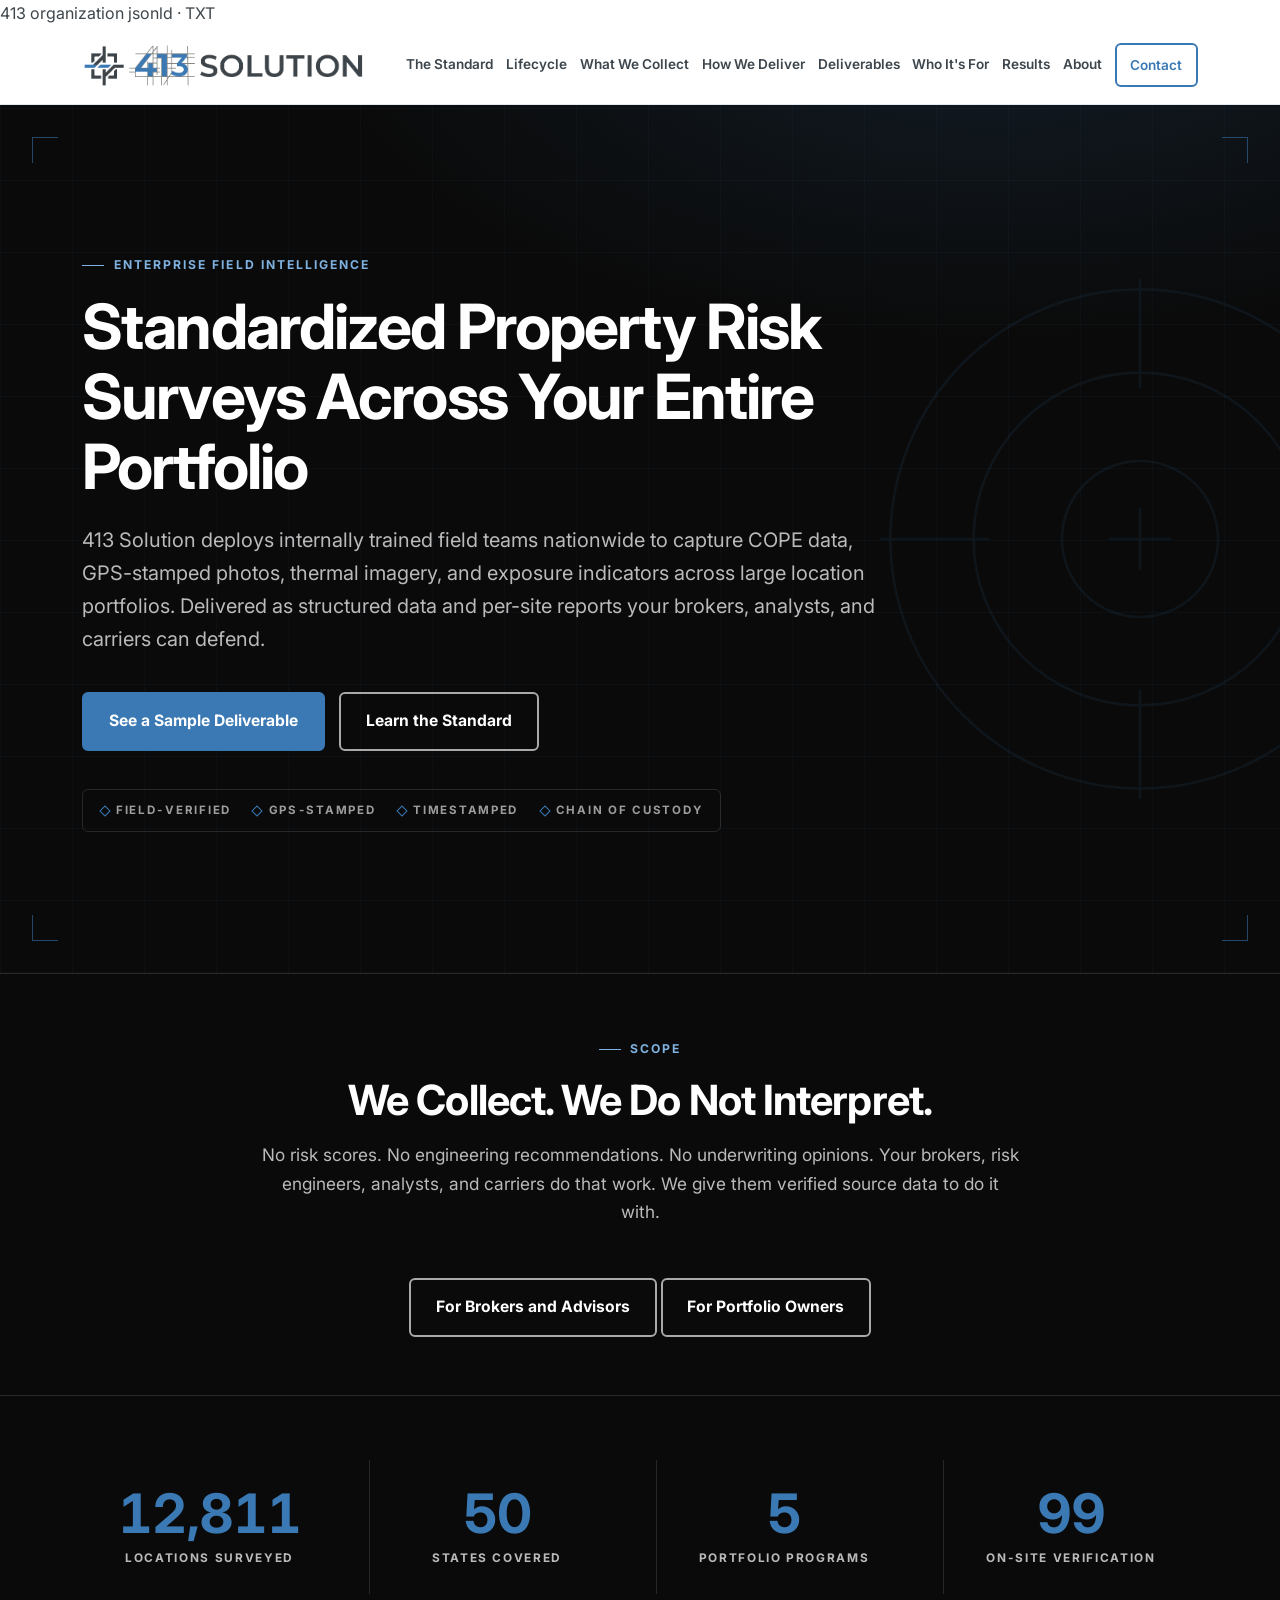
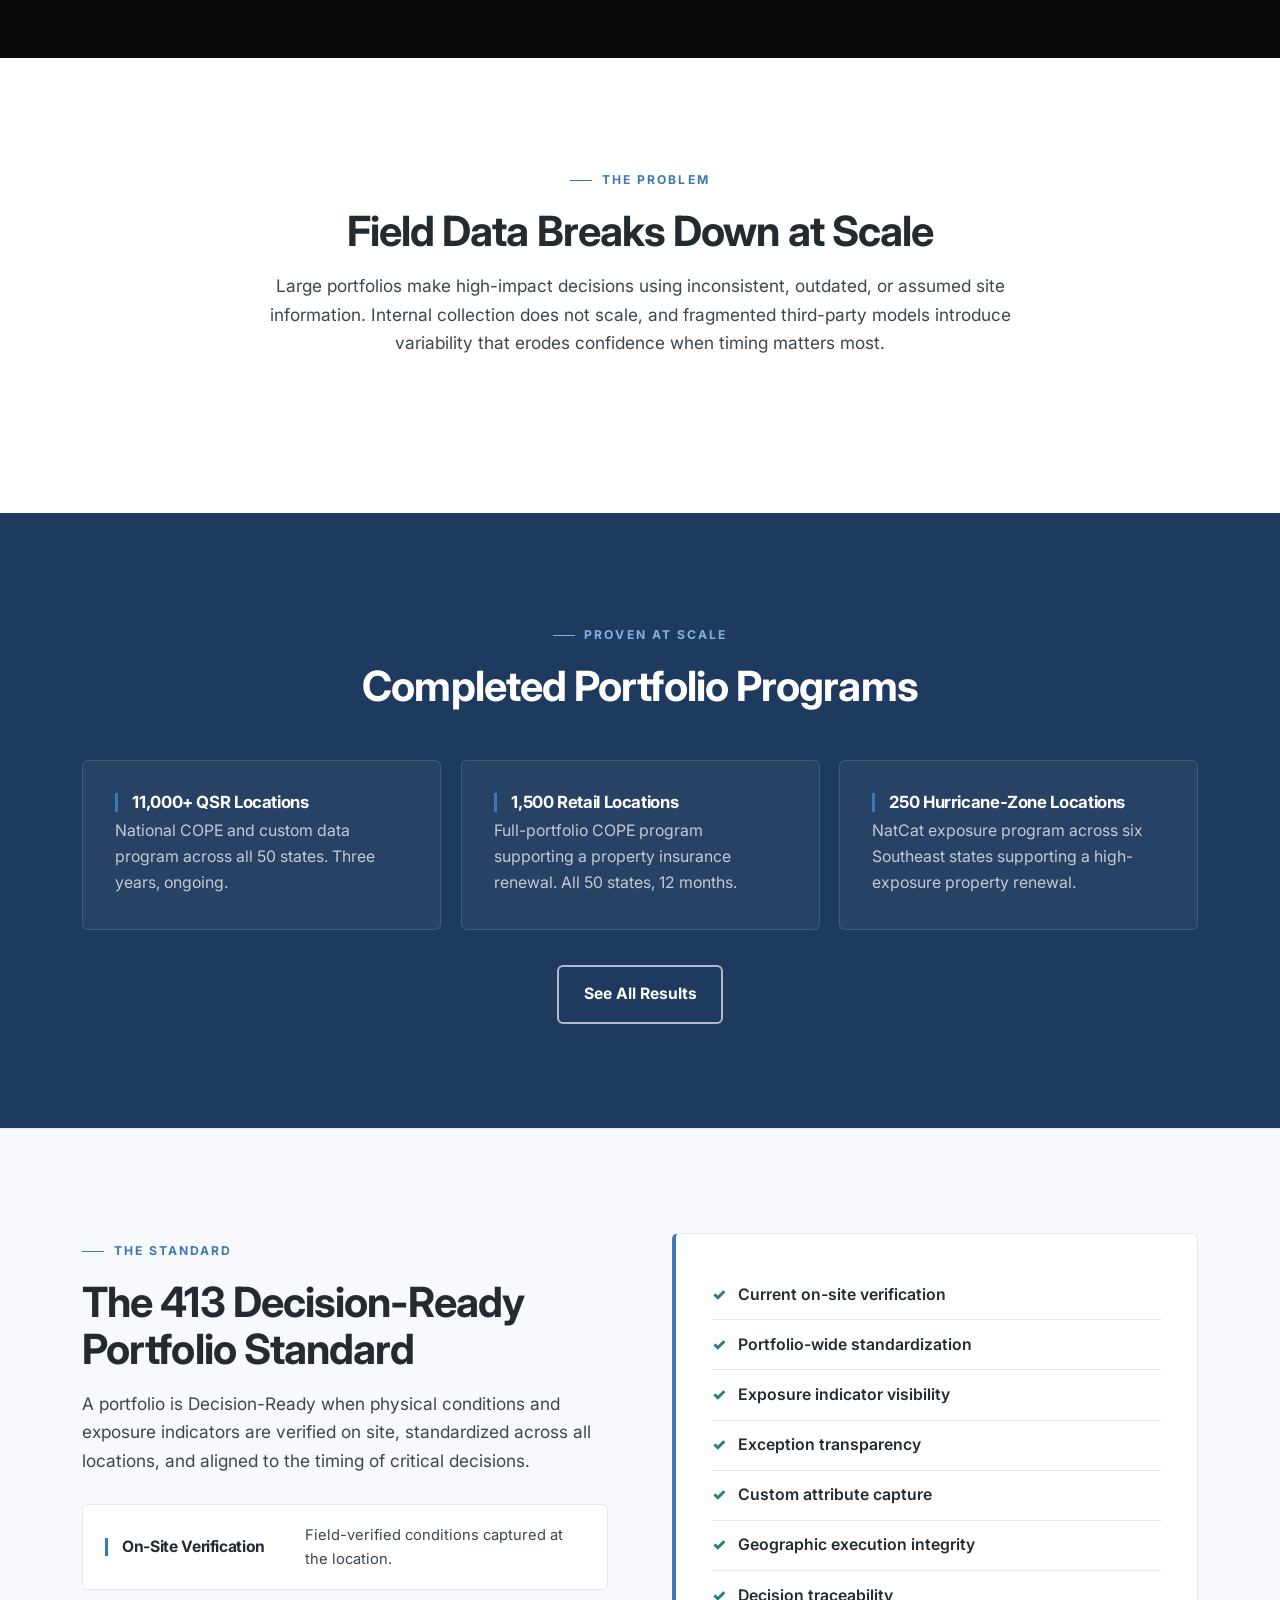
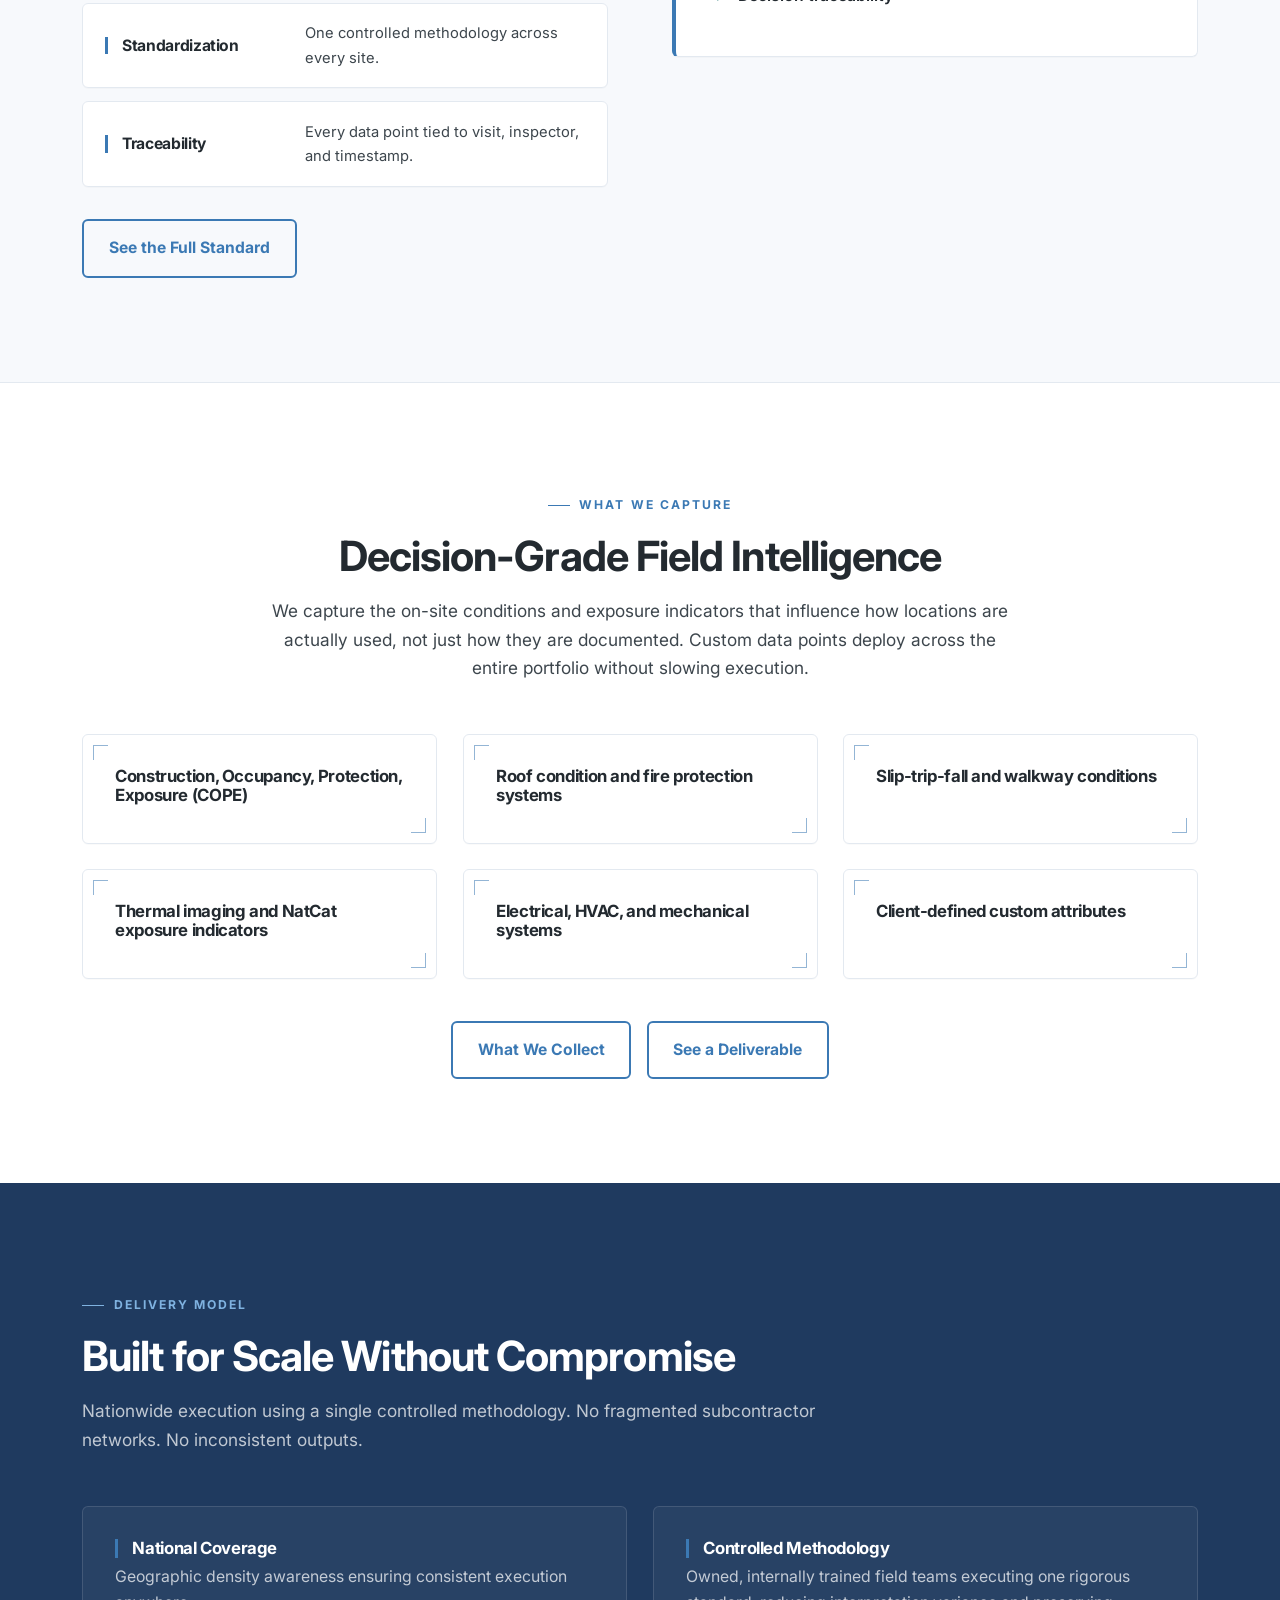
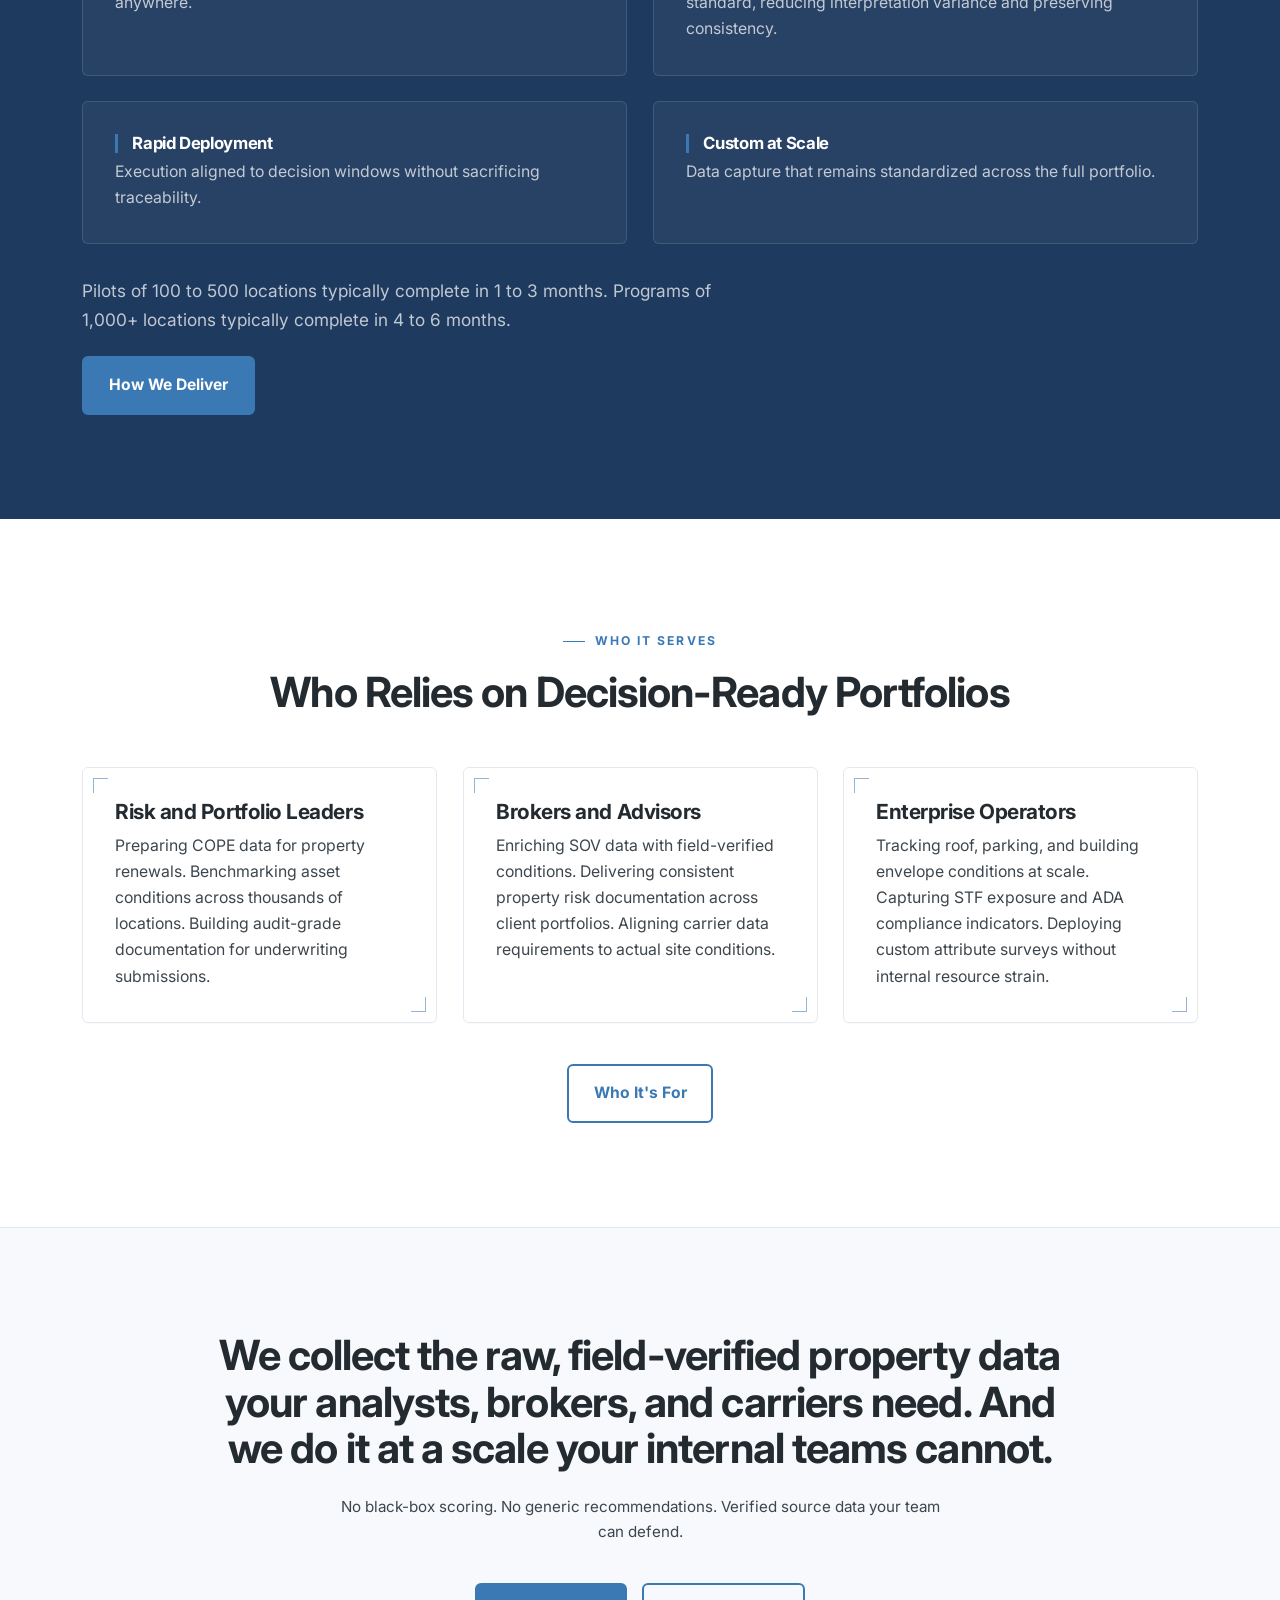
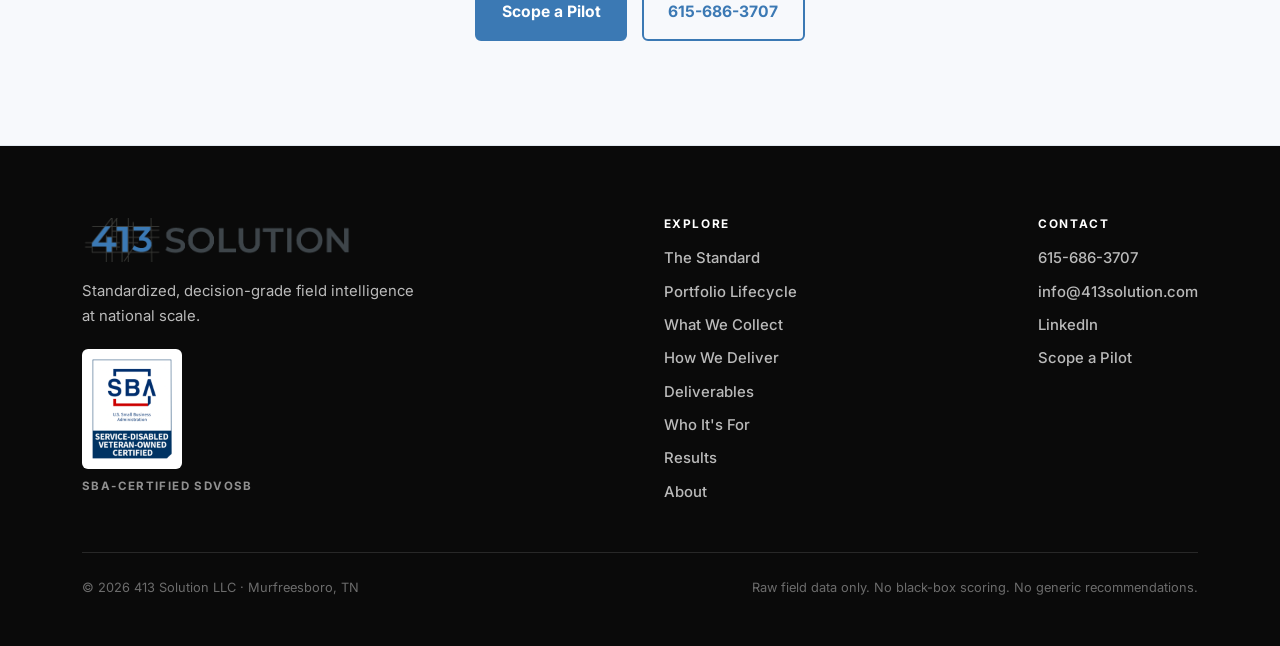
==== index.html @ 2f831d9f "Initial import of 413solution.com Faithful snapshot of the live site as served from GoDaddy, plus ve" ====
<!DOCTYPE html>
<html lang="en">
<head>
  <meta charset="UTF-8">
  <meta name="viewport" content="width=device-width, initial-scale=1.0">
  <title>413 Solution | Decision-Grade Field Intelligence</title>
  <meta name="description" content="413 Solution provides standardized, field-verified COPE data collection and property risk surveys at national scale for large location portfolios.">
  <link rel="canonical" href="https://413solution.com/">
  <meta property="og:title" content="413 Solution | Decision-Grade Field Intelligence">
  <meta property="og:description" content="413 Solution provides standardized, field-verified COPE data collection and property risk surveys at national scale for large location portfolios.">
  <meta property="og:type" content="website">
  <meta property="og:url" content="https://413solution.com/">
  <meta property="og:image" content="https://413solution.com/image/Horizontal-Logo.png">
  <link rel="preconnect" href="https://fonts.googleapis.com">
  <link rel="preconnect" href="https://fonts.gstatic.com" crossorigin>
  <link href="https://fonts.googleapis.com/css2?family=Inter:wght@300;400;600;700&display=swap" rel="stylesheet">
  <link rel="stylesheet" href="css/site.css">
  <script>document.documentElement.classList.add("js");</script>
  
413 organization jsonld · TXT
<script type="application/ld+json">
{
  "@context": "https://schema.org",
  "@type": "ProfessionalService",
  "@id": "https://413solution.com/#organization",
  "name": "413 Solution LLC",
  "alternateName": "413 Solution",
  "url": "https://413solution.com",
  "logo": "https://413solution.com/image/Horizontal-Logo.png",
  "image": "https://413solution.com/og-image.png",
  "description": "413 Solution LLC captures standardized, field-verified COPE data, natural catastrophe exposure documentation, thermal imaging, and site condition verification across large commercial property portfolios. Raw data collection only. No analytics, risk scoring, or engineering recommendations.",
  "slogan": "Standardized, decision-grade field intelligence at national scale.",
  "email": "info@413solution.com",
  "telephone": "+1-615-686-3707",
  "address": {
    "@type": "PostalAddress",
    "addressLocality": "Murfreesboro",
    "addressRegion": "TN",
    "addressCountry": "US"
  },
  "areaServed": {
    "@type": "Country",
    "name": "United States"
  },
  "sameAs": [
    "https://www.linkedin.com/company/413solution"
  ],
  "foundingLocation": {
    "@type": "Place",
    "name": "Murfreesboro, Tennessee"
  },
  "knowsAbout": [
    "COPE data collection",
    "Commercial property risk data",
    "Natural catastrophe exposure documentation",
    "Statement of values verification",
    "Infrared thermography of electrical distribution equipment",
    "Slip trip and fall condition documentation",
    "Multi-site portfolio field surveys",
    "Insurance renewal submission data"
  ],
  "hasCredential": {
    "@type": "EducationalOccupationalCredential",
    "credentialCategory": "certification",
    "name": "Service-Disabled Veteran-Owned Small Business (SDVOSB)",
    "recognizedBy": {
      "@type": "GovernmentOrganization",
      "name": "U.S. Small Business Administration"
    }
  },
  "hasOfferCatalog": {
    "@type": "OfferCatalog",
    "name": "Field Data Collection Services",
    "itemListElement": [
      {
        "@type": "Offer",
        "itemOffered": {
          "@type": "Service",
          "name": "COPE Data Collection",
          "description": "On-site capture of construction, occupancy, protection, and exposure attributes across every location in a commercial portfolio, delivered as structured data and per-site photo-documented reports."
        }
      },
      {
        "@type": "Offer",
        "itemOffered": {
          "@type": "Service",
          "name": "Natural Catastrophe Exposure Documentation",
          "description": "Site-level flood, wind, hail, seismic, and wildfire exposure indicators with secondary modifier data captured in the field."
        }
      },
      {
        "@type": "Offer",
        "itemOffered": {
          "@type": "Service",
          "name": "Electrical Thermal Imaging Survey",
          "description": "Infrared thermography of electrical distribution equipment with documented ambient conditions, captured across multi-site portfolios."
        }
      },
      {
        "@type": "Offer",
        "itemOffered": {
          "@type": "Service",
          "name": "Site Condition and Liability Documentation",
          "description": "Slip-trip-fall, walkway, egress, and workers' compensation hazard documentation captured to a single standardized protocol."
        }
      }
    ]
  }
}
</script>
 
</head>
<body>
<div class="scroll-progress" aria-hidden="true"></div>
<nav class="site-nav">
  <div class="container">
    <a class="logo" href="index.html" aria-label="413 Solution home">
      <img src="image/Horizontal-Logo.png" alt="413 Solution" width="200" height="46">
    </a>
    <button class="menu-toggle" aria-label="Toggle menu" aria-expanded="false">
      <span></span><span></span><span></span>
    </button>
    <div class="nav-links">
      <a href="standard.html">The Standard</a>
      <a href="portfolio-lifecycle.html">Lifecycle</a>
      <a href="what-we-collect.html">What We Collect</a>
      <a href="how-we-deliver.html">How We Deliver</a>
      <a href="deliverables.html">Deliverables</a>
      <a href="who-its-for.html">Who It's For</a>
      <a href="results.html">Results</a>
      <a href="about.html">About</a>
      <a class="nav-cta" href="contact.html">Contact</a>
    </div>
  </div>
</nav>

<header class="hero">
  <div class="reg-marks" aria-hidden="true"><i></i><i></i><i></i><i></i></div>
  <svg class="hero-reticle" viewBox="0 0 200 200" xmlns="http://www.w3.org/2000/svg" aria-hidden="true" style="top:50%;transform:translateY(-50%);">
  <g fill="none" stroke="#3B79B4" stroke-width="1">
    <circle cx="100" cy="100" r="96"/>
    <circle cx="100" cy="100" r="64"/>
    <circle cx="100" cy="100" r="30"/>
    <line x1="100" y1="0" x2="100" y2="42"/>
    <line x1="100" y1="158" x2="100" y2="200"/>
    <line x1="0" y1="100" x2="42" y2="100"/>
    <line x1="158" y1="100" x2="200" y2="100"/>
    <line x1="88" y1="100" x2="112" y2="100"/>
    <line x1="100" y1="88" x2="100" y2="112"/>
  </g>
</svg>
  <div class="container">
    <div class="hero-inner">
      <div class="eyebrow reveal on-dark" style="--d:0ms">Enterprise Field Intelligence</div>
      <h1 class="reveal" style="--d:80ms">Standardized Property Risk Surveys Across Your Entire Portfolio</h1>
      <p class="lede reveal" style="--d:160ms">413 Solution deploys internally trained field teams nationwide to capture COPE data, GPS-stamped photos, thermal imagery, and exposure indicators across large location portfolios. Delivered as structured data and per-site reports your brokers, analysts, and carriers can defend.</p>
      <div class="hero-actions reveal" style="--d:220ms">
        <a href="deliverables.html" class="btn btn-primary">See a Sample Deliverable</a>
        <a href="standard.html" class="btn btn-outline on-dark">Learn the Standard</a>
      </div>
      <div class="meta-strip reveal" style="--d:250ms">
  <span>Field-Verified</span><span>GPS-Stamped</span><span>Timestamped</span><span>Chain of Custody</span>
</div>
    </div>
  </div>
</header>

<section class="band-black on-dark" style="padding: 3.6rem 0; border-top: 1px solid var(--border-dark);">
  <div class="container">
    <div class="section-head centered reveal">
      <div class="eyebrow">Scope</div>
      <h2>We Collect. We Do Not Interpret.</h2>
      <p class="mx-auto">No risk scores. No engineering recommendations. No underwriting opinions. Your brokers, risk engineers, analysts, and carriers do that work. We give them verified source data to do it with.</p>
    </div>
    <div class="actions text-center reveal" style="justify-content:center; --d:120ms">
      <a href="who-its-for.html#brokers" class="btn btn-outline on-dark">For Brokers and Advisors</a>
      <a href="who-its-for.html#portfolio-owners" class="btn btn-outline on-dark">For Portfolio Owners</a>
    </div>
  </div>
</section>

<section class="band-black on-dark" style="padding: 4rem 0; border-top: 1px solid var(--border-dark);">
  <div class="container">
    <div class="stats-row">
      <div class="reveal" style="--d:0ms"><div class="stat-num" data-count="12900" data-suffix="+">12,900+</div><div class="stat-label">Locations Surveyed</div></div>
      <div class="reveal" style="--d:90ms"><div class="stat-num" data-count="50">50</div><div class="stat-label">States Covered</div></div>
      <div class="reveal" style="--d:180ms"><div class="stat-num" data-count="5">5</div><div class="stat-label">Portfolio Programs</div></div>
      <div class="reveal" style="--d:270ms"><div class="stat-num" data-count="100" data-suffix="%">100%</div><div class="stat-label">On-Site Verification</div></div>
    </div>
  </div>
</section>

<section>
  <div class="container">
    <div class="section-head centered reveal">
      <div class="eyebrow">The Problem</div>
      <h2>Field Data Breaks Down at Scale</h2>
      <p class="mx-auto">Large portfolios make high-impact decisions using inconsistent, outdated, or assumed site information. Internal collection does not scale, and fragmented third-party models introduce variability that erodes confidence when timing matters most.</p>
    </div>
  </div>
</section>

<section class="band-slate on-dark">
  <div class="container">
    <div class="section-head centered reveal">
      <div class="eyebrow on-dark">Proven at Scale</div>
      <h2>Completed Portfolio Programs</h2>
    </div>
    <div class="grid-3" style="gap: 1.25rem;">
      <div class="card-dark reveal" style="--d:0ms"><h4>11,000+ QSR Locations</h4><p>National COPE and custom data program across all 50 states. Three years, ongoing.</p></div>
      <div class="card-dark reveal" style="--d:90ms"><h4>1,500 Retail Locations</h4><p>Full-portfolio COPE program supporting a property insurance renewal. All 50 states, 12 months.</p></div>
      <div class="card-dark reveal" style="--d:180ms"><h4>250 Hurricane-Zone Locations</h4><p>NatCat exposure program across six Southeast states supporting a high-exposure property renewal.</p></div>
    </div>
    <div class="text-center reveal" style="margin-top: 2.2rem;"><a href="results.html" class="btn btn-outline on-dark">See All Results</a></div>
  </div>
</section>

<section class="band-light">
  <div class="container">
    <div class="grid-2" style="gap: 4rem; align-items: start;">
      <div class="reveal">
        <div class="eyebrow">The Standard</div>
        <h2>The 413 Decision-Ready Portfolio Standard</h2>
        <p>A portfolio is Decision-Ready when physical conditions and exposure indicators are verified on site, standardized across all locations, and aligned to the timing of critical decisions.</p>
        <div class="pillar-stack" style="margin-top: 1.8rem;">
          <div class="card pillar"><h4>On-Site Verification</h4><p>Field-verified conditions captured at the location.</p></div>
          <div class="card pillar"><h4>Standardization</h4><p>One controlled methodology across every site.</p></div>
          <div class="card pillar"><h4>Traceability</h4><p>Every data point tied to visit, inspector, and timestamp.</p></div>
        </div>
        <div style="margin-top: 2rem;"><a href="standard.html" class="btn btn-outline">See the Full Standard</a></div>
      </div>
      <div class="reveal" style="--d:120ms">
        <div class="card" style="padding: 2.25rem; border-left: 4px solid var(--blue);">
          <ul class="check-list">
            <li>Current on-site verification</li>
            <li>Portfolio-wide standardization</li>
            <li>Exposure indicator visibility</li>
            <li>Exception transparency</li>
            <li>Custom attribute capture</li>
            <li>Geographic execution integrity</li>
            <li>Decision traceability</li>
          </ul>
        </div>
      </div>
    </div>
  </div>
</section>

<section>
  <div class="container">
    <div class="section-head centered reveal">
      <div class="eyebrow">What We Capture</div>
      <h2>Decision-Grade Field Intelligence</h2>
      <p class="mx-auto">We capture the on-site conditions and exposure indicators that influence how locations are actually used, not just how they are documented. Custom data points deploy across the entire portfolio without slowing execution.</p>
    </div>
    <div class="grid-3">
      <div class="card tick reveal" style="--d:0ms"><h4>Construction, Occupancy, Protection, Exposure (COPE)</h4></div>
      <div class="card tick reveal" style="--d:70ms"><h4>Roof condition and fire protection systems</h4></div>
      <div class="card tick reveal" style="--d:140ms"><h4>Slip-trip-fall and walkway conditions</h4></div>
      <div class="card tick reveal" style="--d:0ms"><h4>Thermal imaging and NatCat exposure indicators</h4></div>
      <div class="card tick reveal" style="--d:70ms"><h4>Electrical, HVAC, and mechanical systems</h4></div>
      <div class="card tick reveal" style="--d:140ms"><h4>Client-defined custom attributes</h4></div>
    </div>
    <div class="text-center" style="margin-top: 2.6rem;">
      <a href="what-we-collect.html" class="btn btn-outline">What We Collect</a>
      <a href="deliverables.html" class="btn btn-outline" style="margin-left: 0.7rem;">See a Deliverable</a>
    </div>
  </div>
</section>

<section class="band-slate on-dark">
  <div class="container">
    <div class="section-head reveal">
      <div class="eyebrow">Delivery Model</div>
      <h2>Built for Scale Without Compromise</h2>
      <p>Nationwide execution using a single controlled methodology. No fragmented subcontractor networks. No inconsistent outputs.</p>
    </div>
    <div class="grid-2">
      <div class="card-dark reveal" style="--d:0ms"><h4>National Coverage</h4><p>Geographic density awareness ensuring consistent execution anywhere.</p></div>
      <div class="card-dark reveal" style="--d:90ms"><h4>Controlled Methodology</h4><p>Owned, internally trained field teams executing one rigorous standard, reducing interpretation variance and preserving consistency.</p></div>
      <div class="card-dark reveal" style="--d:0ms"><h4>Rapid Deployment</h4><p>Execution aligned to decision windows without sacrificing traceability.</p></div>
      <div class="card-dark reveal" style="--d:90ms"><h4>Custom at Scale</h4><p>Data capture that remains standardized across the full portfolio.</p></div>
    </div>
    <p class="reveal" style="margin-top: 2rem; max-width: 640px;">Pilots of 100 to 500 locations typically complete in 1 to 3 months. Programs of 1,000+ locations typically complete in 4 to 6 months.</p>
    <div style="margin-top: 1.4rem;" class="reveal"><a href="how-we-deliver.html" class="btn btn-primary">How We Deliver</a></div>
  </div>
</section>

<section>
  <div class="container">
    <div class="section-head centered reveal">
      <div class="eyebrow">Who It Serves</div>
      <h2>Who Relies on Decision-Ready Portfolios</h2>
    </div>
    <div class="grid-3">
      <div class="card tick reveal" style="--d:0ms">
        <h3>Risk and Portfolio Leaders</h3>
        <p>Preparing COPE data for property renewals. Benchmarking asset conditions across thousands of locations. Building audit-grade documentation for underwriting submissions.</p>
      </div>
      <div class="card tick reveal" style="--d:100ms">
        <h3>Brokers and Advisors</h3>
        <p>Enriching SOV data with field-verified conditions. Delivering consistent property risk documentation across client portfolios. Aligning carrier data requirements to actual site conditions.</p>
      </div>
      <div class="card tick reveal" style="--d:200ms">
        <h3>Enterprise Operators</h3>
        <p>Tracking roof, parking, and building envelope conditions at scale. Capturing STF exposure and ADA compliance indicators. Deploying custom attribute surveys without internal resource strain.</p>
      </div>
    </div>
    <div class="text-center" style="margin-top: 2.6rem;"><a href="who-its-for.html" class="btn btn-outline">Who It's For</a></div>
  </div>
</section>

<section class="band-light close-cta">
  <div class="container reveal">
    <h2>We collect the raw, field-verified property data your analysts, brokers, and carriers need. And we do it at a scale your internal teams cannot.</h2>
    <p class="fineprint">No black-box scoring. No generic recommendations. Verified source data your team can defend.</p>
    <div class="actions">
      <a href="contact.html" class="btn btn-primary">Scope a Pilot</a>
      <a href="tel:6156863707" class="btn btn-outline">615-686-3707</a>
    </div>
  </div>
</section>
<footer>
  <div class="container">
    <div class="footer-wrap">
      <div class="footer-brand">
        <img src="image/Logo_White.png" alt="413 Solution">
        <p>Standardized, decision-grade field intelligence at national scale.</p>
        <div class="badge">
          <img src="image/sdvosb-badge.png" alt="SDVOSB Certified">
          <span>SBA-Certified SDVOSB</span>
        </div>
      </div>
      <div class="footer-nav">
        <h4>Explore</h4>
        <a href="standard.html">The Standard</a>
        <a href="portfolio-lifecycle.html">Portfolio Lifecycle</a>
        <a href="what-we-collect.html">What We Collect</a>
        <a href="how-we-deliver.html">How We Deliver</a>
        <a href="deliverables.html">Deliverables</a>
        <a href="who-its-for.html">Who It's For</a>
        <a href="results.html">Results</a>
        <a href="about.html">About</a>
      </div>
      <div class="footer-contact">
        <h4>Contact</h4>
        <a href="tel:6156863707">615-686-3707</a>
        <a href="mailto:info@413solution.com">info@413solution.com</a>
        <a href="https://www.linkedin.com/company/413solution" target="_blank" rel="noreferrer">LinkedIn</a>
        <a href="contact.html">Scope a Pilot</a>
      </div>
    </div>
    <div class="footer-legal">
      <span>&copy; 2026 413 Solution LLC &middot; Murfreesboro, TN</span>
      <span>Raw field data only. No black-box scoring. No generic recommendations.</span>
    </div>
  </div>
</footer>
<script src="js/site.js" defer></script>
</body>
</html>
---- css/site.css ----
/* ============================================================
   413 SOLUTION — SITE DESIGN SYSTEM
   Brand tokens per 413 Solution Brand Guidelines
   Intelligence Blue #3B79B4 · Field Charcoal #3D464D
   Tactical Black #0A0A0A · Field Teal #2E7D7B (interactive only)
   Typeface: Inter (300/400/600/700)
   ============================================================ */

:root {
  --black: #0A0A0A;          /* Tactical Black — dark sections */
  --slate: #1F3A5F;          /* Deep Slate — secondary dark band */
  --blue: #3B79B4;           /* Intelligence Blue — primary accent */
  --blue-dark: #2C5D8C;
  --charcoal: #3D464D;       /* Field Charcoal — body text */
  --ink: #232A30;            /* headings on light */
  --teal: #2E7D7B;           /* Field Teal — hover / interactive only */
  --bg: #F7F9FC;
  --white: #FFFFFF;
  --border: #E3E9F0;
  --border-dark: rgba(255,255,255,0.12);
  --muted-on-dark: rgba(255,255,255,0.72);
  --shadow: 0 10px 30px -12px rgba(10,10,10,0.18);
  --radius: 6px;
  --nav-h: 78px;
  --font: "Inter", "Montserrat", Arial, sans-serif;
}

* { box-sizing: border-box; margin: 0; padding: 0; }
html { scroll-behavior: smooth; }
html, body { overflow-x: hidden; }

body {
  font-family: var(--font);
  color: var(--charcoal);
  background: var(--white);
  line-height: 1.65;
  -webkit-font-smoothing: antialiased;
  font-size: 16px;
}

.container { max-width: 1180px; margin: 0 auto; padding: 0 2rem; }
.container-narrow { max-width: 860px; margin: 0 auto; padding: 0 2rem; }
.text-center { text-align: center; }
.mx-auto { margin-left: auto; margin-right: auto; }

/* ---------- Typography ---------- */
h1, h2, h3, h4 { color: var(--ink); line-height: 1.12; letter-spacing: -0.022em; font-weight: 700; }
h1 { font-size: clamp(2.5rem, 5.4vw, 3.9rem); letter-spacing: -0.03em; }
h2 { font-size: clamp(1.9rem, 3.6vw, 2.6rem); margin-bottom: 1.1rem; }
h3 { font-size: 1.3rem; margin-bottom: 0.6rem; }
h4 { font-size: 1.05rem; margin-bottom: 0.4rem; }
p  { font-size: 1.08rem; margin-bottom: 1.3rem; max-width: 70ch; }
p:last-child { margin-bottom: 0; }
strong { color: var(--ink); font-weight: 700; }

/* Caption / label — brand spec: Bold, ALL CAPS, Blue or Gray */
.eyebrow {
  display: inline-flex;
  align-items: center;
  gap: 0.6rem;
  font-size: 0.76rem;
  font-weight: 700;
  letter-spacing: 0.17em;
  text-transform: uppercase;
  color: var(--blue);
  margin-bottom: 1.1rem;
}
.eyebrow::before {
  content: "";
  width: 22px; height: 1px;
  background: var(--blue);
  flex: none;
}
.on-dark .eyebrow, .hero .eyebrow { color: #7FB2E0; }
.on-dark .eyebrow::before, .hero .eyebrow::before { background: #7FB2E0; }

.lede { font-size: clamp(1.1rem, 1.8vw, 1.25rem); font-weight: 400; }

/* Data / numeric — brand spec: Bold, Blue Accent */
.stat-num {
  font-weight: 700;
  font-variant-numeric: tabular-nums;
  font-size: clamp(2.3rem, 4.4vw, 3.4rem);
  color: var(--blue);
  line-height: 1;
  letter-spacing: -0.02em;
}
.stat-label {
  margin-top: 0.55rem;
  font-size: 0.74rem;
  font-weight: 700;
  letter-spacing: 0.14em;
  text-transform: uppercase;
  color: var(--charcoal);
}
.on-dark .stat-label { color: var(--muted-on-dark); }

/* ---------- Scroll progress ---------- */
.scroll-progress {
  position: fixed;
  top: 0; left: 0;
  height: 3px;
  width: 0%;
  background: var(--blue);
  z-index: 2000;
}

/* ---------- Navigation ---------- */
nav.site-nav {
  position: sticky;
  top: 0;
  z-index: 1000;
  background: rgba(255,255,255,0.94);
  backdrop-filter: blur(10px);
  -webkit-backdrop-filter: blur(10px);
  border-bottom: 1px solid var(--border);
  transition: box-shadow 0.25s ease;
}
nav.site-nav .container {
  display: flex;
  align-items: center;
  justify-content: space-between;
  height: var(--nav-h);
  transition: height 0.25s ease;
}
nav.site-nav.scrolled { box-shadow: 0 6px 24px -14px rgba(10,10,10,0.25); }
nav.site-nav.scrolled .container { height: 62px; }

.logo img { display: block; height: 46px; width: auto; transition: height 0.25s ease; }
nav.site-nav.scrolled .logo img { height: 38px; }

.nav-links { display: flex; align-items: center; gap: 0.8rem; flex-wrap: nowrap; }
.nav-links a {
  text-decoration: none;
  font-weight: 600;
  font-size: 0.85rem;
  white-space: nowrap;
  color: var(--charcoal);
  padding: 0.35rem 0;
  border-bottom: 2px solid transparent;
  transition: color 0.15s ease, border-color 0.15s ease;
}
.nav-links a:hover { color: var(--teal); }
.nav-links a.active { color: var(--blue); border-bottom-color: var(--blue); }
.nav-cta {
  padding: 0.55rem 0.85rem !important;
  border: 2px solid var(--blue) !important;
  border-radius: var(--radius);
  color: var(--blue) !important;
  transition: background 0.15s ease, color 0.15s ease !important;
}
.nav-cta:hover { background: var(--blue); border-color: var(--blue) !important; color: var(--white) !important; }

.menu-toggle {
  display: none;
  flex-direction: column;
  gap: 6px;
  background: none;
  border: none;
  cursor: pointer;
  padding: 6px;
  z-index: 1100;
}
.menu-toggle span {
  display: block; width: 26px; height: 2px;
  background: var(--ink);
  transition: 0.3s ease;
}

/* ---------- Buttons ---------- */
.btn {
  display: inline-block;
  padding: 0.9rem 1.55rem;
  font-weight: 700;
  font-size: 0.98rem;
  text-decoration: none;
  border-radius: var(--radius);
  border: 2px solid transparent;
  cursor: pointer;
  transition: transform 0.15s ease, background 0.15s ease, color 0.15s ease, border-color 0.15s ease;
}
.btn:hover { transform: translateY(-2px); }
.btn:active { transform: translateY(0); }
.btn-primary { background: var(--blue); border-color: var(--blue); color: var(--white); }
.btn-primary:hover { background: var(--blue-dark); border-color: var(--blue-dark); }
.btn-outline { background: transparent; border-color: var(--blue); color: var(--blue); }
.btn-outline:hover { background: var(--blue); color: var(--white); }
.on-dark .btn-outline, .hero .btn-outline { border-color: rgba(255,255,255,0.65); color: var(--white); }
.on-dark .btn-outline:hover, .hero .btn-outline:hover { background: var(--white); border-color: var(--white); color: var(--black); }

a:focus-visible, .btn:focus-visible, button:focus-visible, input:focus-visible, textarea:focus-visible {
  outline: 3px solid rgba(46,125,123,0.45);
  outline-offset: 3px;
}

/* ---------- Sections ---------- */
section { padding: 6.5rem 0; }
.section-head { max-width: 760px; margin-bottom: 3.2rem; }
.section-head.centered { margin-left: auto; margin-right: auto; text-align: center; }
.section-head.centered .eyebrow { justify-content: center; }

.band-light { background: var(--bg); border-top: 1px solid var(--border); border-bottom: 1px solid var(--border); }
.band-slate { background: var(--slate); }
.band-black { background: var(--black); }
.on-dark h1, .on-dark h2, .on-dark h3, .on-dark h4 { color: var(--white); }
.on-dark p { color: var(--muted-on-dark); }

/* ---------- Hero (Tactical Black + reticle grid) ---------- */
.hero {
  position: relative;
  background-color: var(--black);
  background:
    radial-gradient(1100px 520px at 78% -10%, rgba(59,121,180,0.16), transparent 62%),
    repeating-linear-gradient(0deg, rgba(59,121,180,0.055) 0 1px, transparent 1px 72px),
    repeating-linear-gradient(90deg, rgba(59,121,180,0.055) 0 1px, transparent 1px 72px),
    var(--black);
  color: var(--white);
  padding: clamp(6rem, 11vw, 9.5rem) 0;
  overflow: hidden;
}
.hero-inner { position: relative; max-width: 900px; }
.hero h1 { color: var(--white); margin-bottom: 1.4rem; }
.hero .lede { color: var(--muted-on-dark); max-width: 62ch; }
.hero-actions { margin-top: 2.2rem; display: flex; gap: 0.9rem; flex-wrap: wrap; }

/* Corner registration marks — signature element */
.reg-marks { position: absolute; inset: 2rem; pointer-events: none; }
.reg-marks i {
  position: absolute;
  width: 26px; height: 26px;
  border: 0 solid rgba(59,121,180,0.55);
}
.reg-marks i:nth-child(1) { top: 0; left: 0; border-top-width: 1px; border-left-width: 1px; }
.reg-marks i:nth-child(2) { top: 0; right: 0; border-top-width: 1px; border-right-width: 1px; }
.reg-marks i:nth-child(3) { bottom: 0; left: 0; border-bottom-width: 1px; border-left-width: 1px; }
.reg-marks i:nth-child(4) { bottom: 0; right: 0; border-bottom-width: 1px; border-right-width: 1px; }

/* Crosshair watermark with slow parallax */
.hero-reticle {
  position: absolute;
  right: -120px;
  top: 50%;
  width: 520px; height: 520px;
  opacity: 0.10;
  pointer-events: none;
  will-change: transform;
}

/* Capture metadata strip — evidence motif */
.meta-strip {
  display: inline-flex;
  flex-wrap: wrap;
  align-items: center;
  gap: 0.7rem 1.4rem;
  margin-top: 2.4rem;
  padding: 0.7rem 1.1rem;
  border: 1px solid var(--border-dark);
  border-radius: var(--radius);
  font-size: 0.72rem;
  font-weight: 700;
  letter-spacing: 0.15em;
  text-transform: uppercase;
  color: rgba(255,255,255,0.6);
  font-variant-numeric: tabular-nums;
}
.meta-strip span { display: inline-flex; align-items: center; gap: 0.45rem; }
.meta-strip span::before {
  content: "";
  width: 6px; height: 6px;
  border: 1px solid var(--blue);
  transform: rotate(45deg);
  flex: none;
}

/* ---------- Stats row ---------- */
.stats-row {
  display: grid;
  grid-template-columns: repeat(4, 1fr);
  gap: 2rem;
  text-align: center;
}
.stats-row > div { padding: 1.6rem 1rem; border-left: 1px solid var(--border); }
.stats-row > div:first-child { border-left: none; }
.on-dark .stats-row > div { border-color: var(--border-dark); }

/* ---------- Cards & grids ---------- */
.grid-2 { display: grid; grid-template-columns: 1fr 1fr; gap: 1.6rem; }
.grid-3 { display: grid; grid-template-columns: repeat(3, 1fr); gap: 1.6rem; }
.grid-4 { display: grid; grid-template-columns: repeat(4, 1fr); gap: 1.4rem; }

.card {
  position: relative;
  background: var(--white);
  border: 1px solid var(--border);
  border-radius: var(--radius);
  padding: 2rem;
  box-shadow: 0 1px 0 rgba(10,10,10,0.02);
  transition: transform 0.2s ease, box-shadow 0.2s ease, border-color 0.2s ease;
}
.card:hover { transform: translateY(-4px); box-shadow: var(--shadow); border-color: rgba(59,121,180,0.4); }
.card h3, .card h4 { color: var(--ink); }
.card p { font-size: 0.99rem; margin-bottom: 0; }
.card.tick::before, .card.tick::after {
  content: "";
  position: absolute;
  width: 14px; height: 14px;
  border: 0 solid var(--blue);
  opacity: 0.55;
  transition: opacity 0.2s ease;
}
.card.tick::before { top: 10px; left: 10px; border-top-width: 1px; border-left-width: 1px; }
.card.tick::after { bottom: 10px; right: 10px; border-bottom-width: 1px; border-right-width: 1px; }
.card.tick:hover::before, .card.tick:hover::after { opacity: 1; }

.card-dark {
  background: rgba(255,255,255,0.045);
  border: 1px solid var(--border-dark);
  border-radius: var(--radius);
  padding: 2rem;
  transition: background 0.2s ease, border-color 0.2s ease;
}
.card-dark:hover { background: rgba(255,255,255,0.07); border-color: rgba(59,121,180,0.5); }
.card-dark h4 { color: var(--white); border-left: 3px solid var(--blue); padding-left: 0.9rem; }
.card-dark p { color: var(--muted-on-dark); margin-bottom: 0; font-size: 0.99rem; }

/* Check list */
.check-list { list-style: none; }
.check-list li {
  display: flex;
  gap: 0.75rem;
  align-items: baseline;
  padding: 0.72rem 0;
  border-bottom: 1px solid var(--border);
  font-weight: 600;
  color: var(--ink);
  font-size: 0.99rem;
}
.check-list li:last-child { border-bottom: none; }
.check-list li::before { content: "✓"; color: var(--teal); font-weight: 900; flex: none; }
.check-list.plain li { font-weight: 400; color: var(--charcoal); }

/* Domain cards (what we collect) */
.domain-card ul { list-style: none; margin-top: 0.9rem; }
.domain-card ul li {
  padding: 0.45rem 0 0.45rem 1.15rem;
  position: relative;
  font-size: 0.96rem;
  border-bottom: 1px solid var(--border);
}
.domain-card ul li:last-child { border-bottom: none; }
.domain-card ul li::before {
  content: "";
  position: absolute;
  left: 0; top: 1.05em;
  width: 6px; height: 1px;
  background: var(--blue);
}

/* ---------- Comparison table (standard page) ---------- */
.compare {
  border: 1px solid var(--border);
  border-radius: var(--radius);
  overflow: hidden;
  background: var(--white);
}
.compare-row {
  display: grid;
  grid-template-columns: 170px 1fr 1fr;
  border-bottom: 1px solid var(--border);
}
.compare-row:last-child { border-bottom: none; }
.compare-row.head {
  background: var(--slate);
  font-size: 0.76rem;
  font-weight: 700;
  letter-spacing: 0.14em;
  text-transform: uppercase;
}
.compare-row.head > div { color: rgba(255,255,255,0.85); padding: 1rem 1.4rem; }
.compare-row > div { padding: 1.5rem 1.4rem; }
.compare-attr { font-weight: 700; color: var(--ink); background: var(--bg); border-right: 1px solid var(--border); }
.compare-old { color: var(--charcoal); font-size: 0.97rem; border-right: 1px solid var(--border); }
.compare-413 { font-size: 0.97rem; background: rgba(59,121,180,0.05); }
.compare-413 strong { color: var(--blue); display: block; margin-bottom: 0.2rem; }

/* ---------- Timeline (how we deliver) ---------- */
.timeline { position: relative; margin-top: 1rem; }
.timeline::before {
  content: "";
  position: absolute;
  left: 27px; top: 0;
  width: 2px; height: 100%;
  background: var(--border);
}
.timeline::after {
  content: "";
  position: absolute;
  left: 27px; top: 0;
  width: 2px;
  height: calc(var(--progress, 0) * 100%);
  background: var(--blue);
  transition: height 0.1s linear;
}
.step {
  position: relative;
  display: grid;
  grid-template-columns: 56px 1fr;
  gap: 1.6rem;
  padding: 0 0 3.4rem;
}
.step:last-child { padding-bottom: 0.5rem; }
.step-num {
  position: relative;
  z-index: 1;
  width: 56px; height: 56px;
  border-radius: 50%;
  background: var(--white);
  border: 2px solid var(--blue);
  color: var(--blue);
  font-weight: 700;
  font-size: 1.25rem;
  display: flex;
  align-items: center;
  justify-content: center;
  font-variant-numeric: tabular-nums;
}
.step-body h3 { margin-bottom: 0.5rem; }
.step-body ul { list-style: none; margin-top: 0.9rem; }
.step-body ul li {
  display: flex; gap: 0.7rem; align-items: baseline;
  padding: 0.35rem 0;
  font-size: 0.97rem;
}
.step-body ul li::before { content: "✓"; color: var(--teal); font-weight: 900; flex: none; }

/* ---------- Case studies (results) ---------- */
.case {
  border: 1px solid var(--border);
  border-radius: var(--radius);
  background: var(--white);
  padding: clamp(1.8rem, 4vw, 3rem);
  margin-bottom: 2.2rem;
}
.case-tag {
  font-size: 0.72rem; font-weight: 700; letter-spacing: 0.15em;
  text-transform: uppercase; color: var(--blue);
  margin-bottom: 0.7rem;
}
.case h3 { font-size: clamp(1.35rem, 2.4vw, 1.7rem); }
.case-stats {
  display: grid;
  grid-template-columns: repeat(4, 1fr);
  gap: 1.2rem;
  margin: 1.8rem 0;
  padding: 1.4rem 0;
  border-top: 1px solid var(--border);
  border-bottom: 1px solid var(--border);
}
.case-stats .stat-num { font-size: clamp(1.5rem, 2.6vw, 2.1rem); }
.case-cols { display: grid; grid-template-columns: 1fr 1fr; gap: 2.4rem; }
.case-cols h4 {
  font-size: 0.76rem; letter-spacing: 0.14em; text-transform: uppercase;
  color: var(--blue); margin-bottom: 0.6rem;
}
.case-cols p { font-size: 0.99rem; margin-bottom: 0; }

/* ---------- Forms ---------- */
.form-group { margin-bottom: 1.3rem; }
.form-group label {
  display: block;
  font-size: 0.76rem; font-weight: 700;
  letter-spacing: 0.12em; text-transform: uppercase;
  color: var(--charcoal);
  margin-bottom: 0.45rem;
}
.form-group input, .form-group textarea, .form-group select {
  width: 100%;
  font-family: var(--font);
  font-size: 1rem;
  color: var(--ink);
  padding: 0.85rem 1rem;
  border: 1px solid var(--border);
  border-radius: var(--radius);
  background: var(--white);
  transition: border-color 0.15s ease;
}
.form-group input:focus, .form-group textarea:focus, .form-group select:focus { border-color: var(--teal); outline: none; box-shadow: 0 0 0 3px rgba(46,125,123,0.15); }
.form-group textarea { min-height: 150px; resize: vertical; }
.btn-submit {
  width: 100%;
  padding: 1rem;
  background: var(--blue);
  color: var(--white);
  font-family: var(--font);
  font-weight: 700;
  font-size: 1rem;
  border: none;
  border-radius: var(--radius);
  cursor: pointer;
  transition: background 0.15s ease, transform 0.15s ease;
}
.btn-submit:hover { background: var(--blue-dark); transform: translateY(-2px); }
.btn-submit:disabled { opacity: 0.6; cursor: default; transform: none; }
.form-status { margin-top: 1rem; }
.form-success {
  text-align: center;
  padding: 2.5rem 1.5rem;
  border: 1px solid var(--border);
  border-radius: var(--radius);
  background: var(--bg);
}
.form-success .mark { font-size: 2.2rem; color: var(--teal); font-weight: 900; }
.form-error { color: #A33A3A; font-size: 0.95rem; }

/* ---------- Close CTA ---------- */
.close-cta { text-align: center; }
.close-cta h2 { max-width: 880px; margin-left: auto; margin-right: auto; }
.close-cta .fineprint {
  margin: 1.4rem auto 0;
  font-size: 0.95rem;
  max-width: 60ch;
}
.close-cta .actions { margin-top: 2.4rem; display: flex; gap: 0.9rem; justify-content: center; flex-wrap: wrap; }

/* ---------- Footer ---------- */
footer { padding: 4.5rem 0 3rem; background: var(--black); }
.footer-wrap { display: flex; justify-content: space-between; gap: 3rem; flex-wrap: wrap; }
.footer-brand { max-width: 340px; }
.footer-brand img { height: 44px; width: auto; display: block; }
.footer-brand p { font-size: 0.93rem; color: var(--muted-on-dark); margin-top: 1.1rem; }
.footer-brand .badge img { height: 120px; margin-top: 1.2rem; background: var(--white); padding: 10px; border-radius: var(--radius); }
.footer-brand .badge span {
  display: block; margin-top: 0.5rem;
  font-size: 0.72rem; font-weight: 700; letter-spacing: 0.12em;
  text-transform: uppercase; color: rgba(255,255,255,0.55);
}
.footer-nav, .footer-contact { display: flex; flex-direction: column; gap: 0.55rem; }
.footer-nav h4, .footer-contact h4 {
  color: var(--white);
  font-size: 0.74rem; letter-spacing: 0.14em; text-transform: uppercase;
  margin-bottom: 0.4rem;
}
.footer-nav a, .footer-contact a {
  text-decoration: none;
  color: var(--muted-on-dark);
  font-size: 0.93rem;
  font-weight: 500;
  transition: color 0.15s ease;
}
.footer-nav a:hover, .footer-contact a:hover { color: var(--teal); }
.footer-legal {
  margin-top: 3rem;
  padding-top: 1.5rem;
  border-top: 1px solid var(--border-dark);
  font-size: 0.8rem;
  color: rgba(255,255,255,0.4);
  display: flex;
  justify-content: space-between;
  gap: 1rem;
  flex-wrap: wrap;
}

/* ---------- Scroll reveal ---------- */
.js .reveal {
  opacity: 0;
  transform: translateY(26px);
  transition: opacity 0.65s cubic-bezier(0.22,0.61,0.36,1), transform 0.65s cubic-bezier(0.22,0.61,0.36,1);
  transition-delay: var(--d, 0ms);
  will-change: opacity, transform;
}
.js .reveal.in { opacity: 1; transform: none; }

@media (prefers-reduced-motion: reduce) {
  html { scroll-behavior: auto; }
  .js .reveal { opacity: 1; transform: none; transition: none; }
  .card:hover, .btn:hover, .btn-submit:hover { transform: none; }
  .hero-reticle { display: none; }
  .timeline::after { transition: none; }
  * { animation: none !important; }
}

/* ---------- Responsive ---------- */
@media (max-width: 1020px) {
  .grid-4 { grid-template-columns: 1fr 1fr; }
  .stats-row { grid-template-columns: 1fr 1fr; }
  .stats-row > div { border-left: none; }
}

/* Nav collapses before labels can crowd: 9 items need ~1104px */
@media (max-width: 1120px) {
  .menu-toggle { display: flex; }
  .nav-links {
    display: none;
    flex-direction: column;
    align-items: flex-start;
    position: absolute;
    top: 100%; left: 0;
    width: 100%;
    background: var(--white);
    padding: 1.5rem 2rem 2rem;
    border-bottom: 2px solid var(--border);
    box-shadow: var(--shadow);
    gap: 1.1rem;
  }
  .nav-links a { font-size: 0.95rem; }
  .nav-links.open { display: flex; }
  .menu-toggle.open span:nth-child(1) { transform: translateY(8px) rotate(45deg); }
  .menu-toggle.open span:nth-child(2) { opacity: 0; }
  .menu-toggle.open span:nth-child(3) { transform: translateY(-8px) rotate(-45deg); }
}

@media (max-width: 1080px) {
  section { padding: 4rem 0; }
  .menu-toggle { display: flex; }
  .nav-links {
    display: none;
    flex-direction: column;
    align-items: flex-start;
    position: absolute;
    top: 100%; left: 0;
    width: 100%;
    background: var(--white);
    padding: 1.5rem 2rem 2rem;
    border-bottom: 2px solid var(--border);
    box-shadow: var(--shadow);
    gap: 1.1rem;
  }
  .nav-links.open { display: flex; }
  .menu-toggle.open span:nth-child(1) { transform: translateY(8px) rotate(45deg); }
  .menu-toggle.open span:nth-child(2) { opacity: 0; }
  .menu-toggle.open span:nth-child(3) { transform: translateY(-8px) rotate(-45deg); }

  .grid-2, .grid-3, .case-cols { grid-template-columns: 1fr; }
  .compare-row { grid-template-columns: 1fr; }
  .compare-attr { border-right: none; border-bottom: 1px solid var(--border); }
  .compare-old { border-right: none; border-bottom: 1px solid var(--border); }
  .compare-row.head { display: none; }
  .compare-old::before { content: "Industry status quo"; display: block; font-size: 0.7rem; font-weight: 700; letter-spacing: 0.13em; text-transform: uppercase; color: var(--charcoal); margin-bottom: 0.35rem; opacity: 0.7; }
  .compare-413::before { content: "The 413 Standard"; display: block; font-size: 0.7rem; font-weight: 700; letter-spacing: 0.13em; text-transform: uppercase; color: var(--blue); margin-bottom: 0.35rem; }

  .case-stats { grid-template-columns: 1fr 1fr; }
  .hero-actions .btn { width: 100%; text-align: center; }
  .hero-reticle { display: none; }
  .reg-marks { inset: 1rem; }
  .footer-wrap { flex-direction: column; }
}

@media (max-width: 560px) {
  .container, .container-narrow { padding: 0 1.25rem; }
  .grid-4, .stats-row, .case-stats { grid-template-columns: 1fr; }
  .step { grid-template-columns: 44px 1fr; gap: 1.1rem; }
  .step-num { width: 44px; height: 44px; font-size: 1.05rem; }
  .timeline::before, .timeline::after { left: 21px; }
  .meta-strip { gap: 0.5rem 1rem; font-size: 0.66rem; }
}

/* ---------- Standard pillars (homepage) ---------- */
.pillar-stack { display: flex; flex-direction: column; gap: 0.8rem; }
.pillar {
  display: grid;
  grid-template-columns: 180px 1fr;
  gap: 1.2rem;
  align-items: center;
  padding: 1.1rem 1.4rem;
}
.pillar h4 {
  font-size: 0.98rem;
  margin: 0;
  border-left: 3px solid var(--blue);
  padding-left: 0.85rem;
}
.pillar p { margin: 0; font-size: 0.92rem; }
@media (max-width: 560px) {
  .pillar { grid-template-columns: 1fr; gap: 0.5rem; align-items: start; }
}

.bestfit { font-size: 0.85rem; margin-top: 0.6rem; }
.bestfit strong { color: var(--blue); font-weight: 600; }

/* ---------- Schema table (deliverables page) ---------- */
.schema-wrap {
  border: 1px solid var(--border);
  border-radius: var(--radius);
  overflow-x: auto;
  background: var(--white);
  box-shadow: 0 14px 34px -24px rgba(10,10,10,0.28);
}
.schema { width: 100%; border-collapse: collapse; min-width: 820px; }
.schema thead th {
  background: var(--slate);
  color: rgba(255,255,255,0.92);
  font-size: 0.7rem; font-weight: 700;
  letter-spacing: 0.14em; text-transform: uppercase;
  text-align: left;
  padding: 0.95rem 1.1rem;
  white-space: nowrap;
}
.schema tbody td {
  padding: 0.85rem 1.1rem;
  vertical-align: middle;
  font-size: 0.88rem;
  color: var(--charcoal);
  border-bottom: 1px solid var(--border);
}
.schema tbody tr:nth-child(even) { background: var(--bg); }
.schema tbody tr:hover { background: rgba(59,121,180,0.07); }
.schema tbody tr:last-child td { border-bottom: none; }
.dom-badge {
  display: inline-block;
  font-size: 0.64rem; font-weight: 700;
  letter-spacing: 0.1em; text-transform: uppercase;
  color: var(--blue);
  background: rgba(59,121,180,0.1);
  border: 1px solid rgba(59,121,180,0.25);
  border-radius: 999px;
  padding: 0.22rem 0.7rem;
  white-space: nowrap;
}
.schema .f-name {
  font-family: ui-monospace, SFMono-Regular, Menlo, Consolas, monospace;
  font-size: 0.8rem; font-weight: 600;
  color: var(--ink);
  white-space: nowrap;
}
.schema .f-def { min-width: 240px; }
.schema .f-fmt { font-size: 0.84rem; white-space: nowrap; }
.schema .f-ex { font-size: 0.84rem; }
.schema .f-ex { color: var(--ink); font-weight: 600; }
.ev-pill {
  display: inline-block;
  font-size: 0.62rem; font-weight: 700;
  letter-spacing: 0.12em; text-transform: uppercase;
  color: var(--teal);
  border: 1px solid rgba(46,125,123,0.35);
  border-radius: 999px;
  padding: 0.18rem 0.65rem;
  white-space: nowrap;
}
.schema-note { font-size: 0.82rem; opacity: 0.75; margin-top: 1.1rem; }
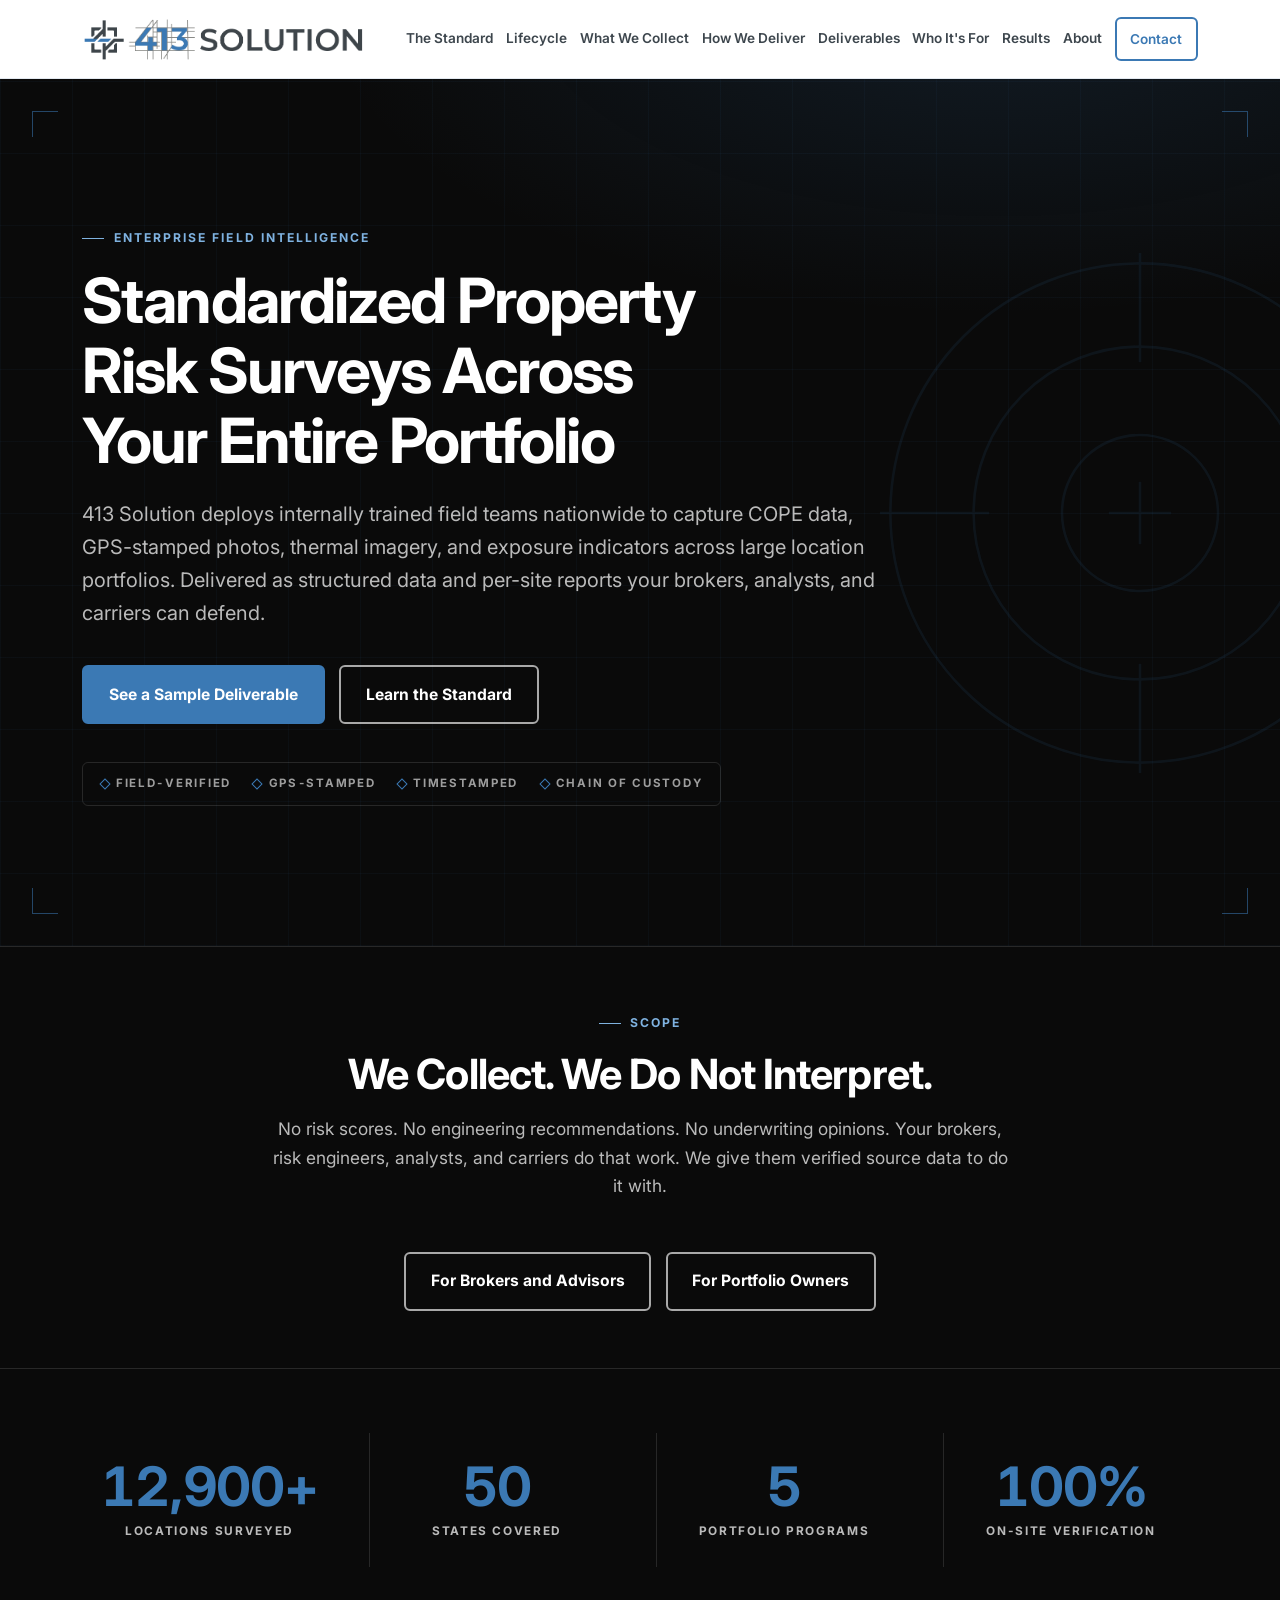
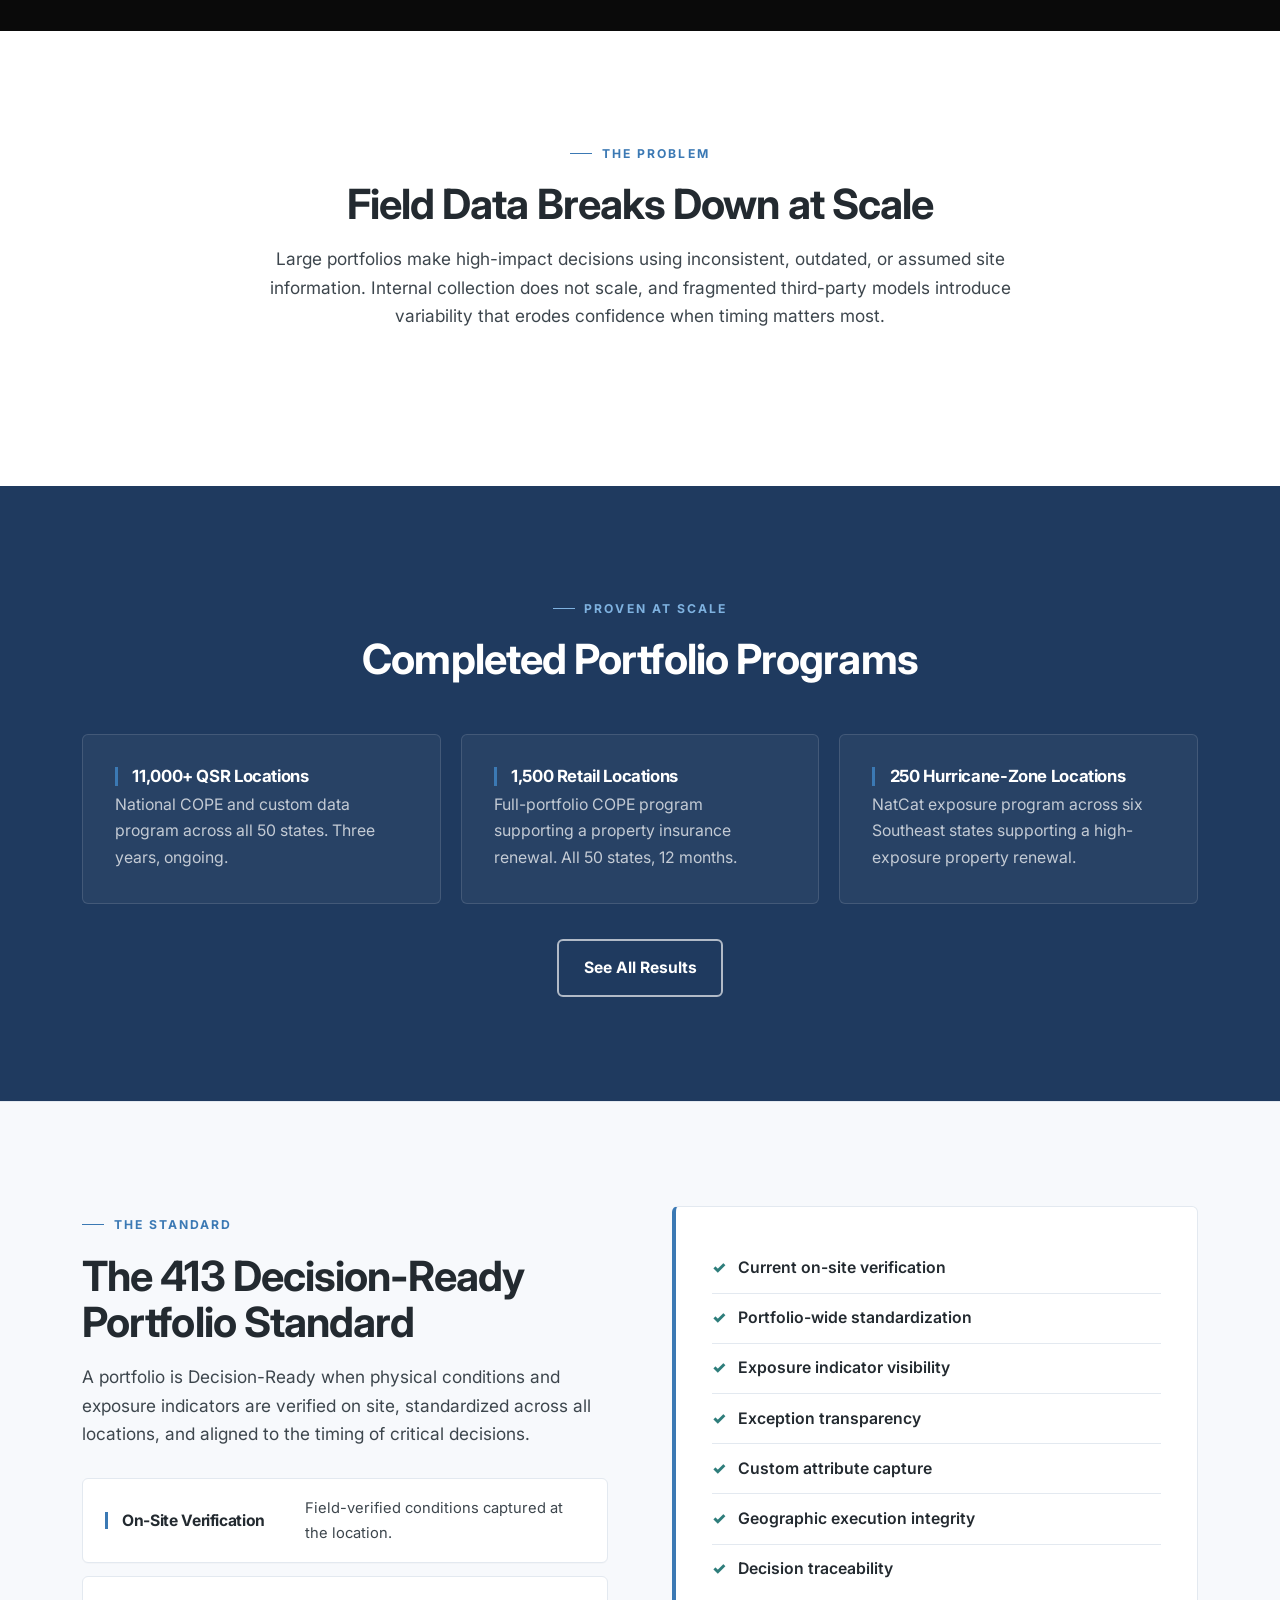
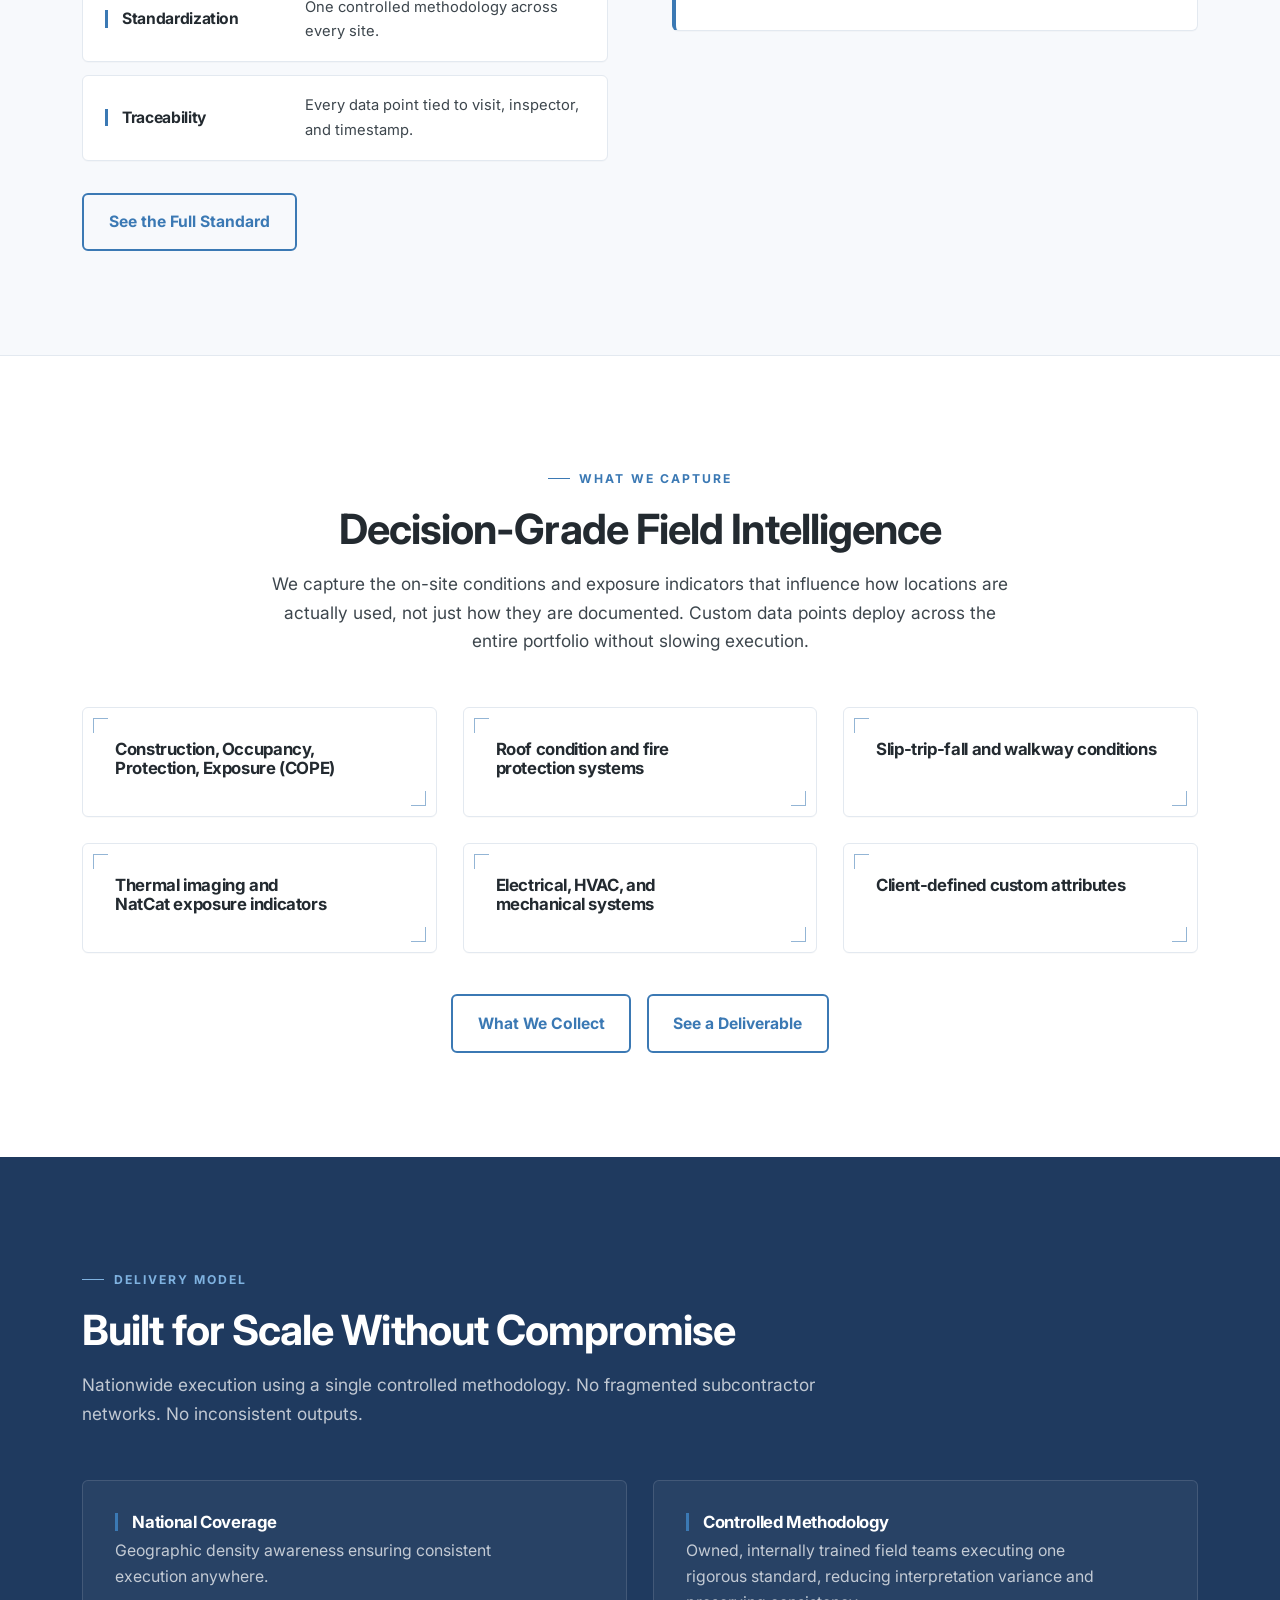
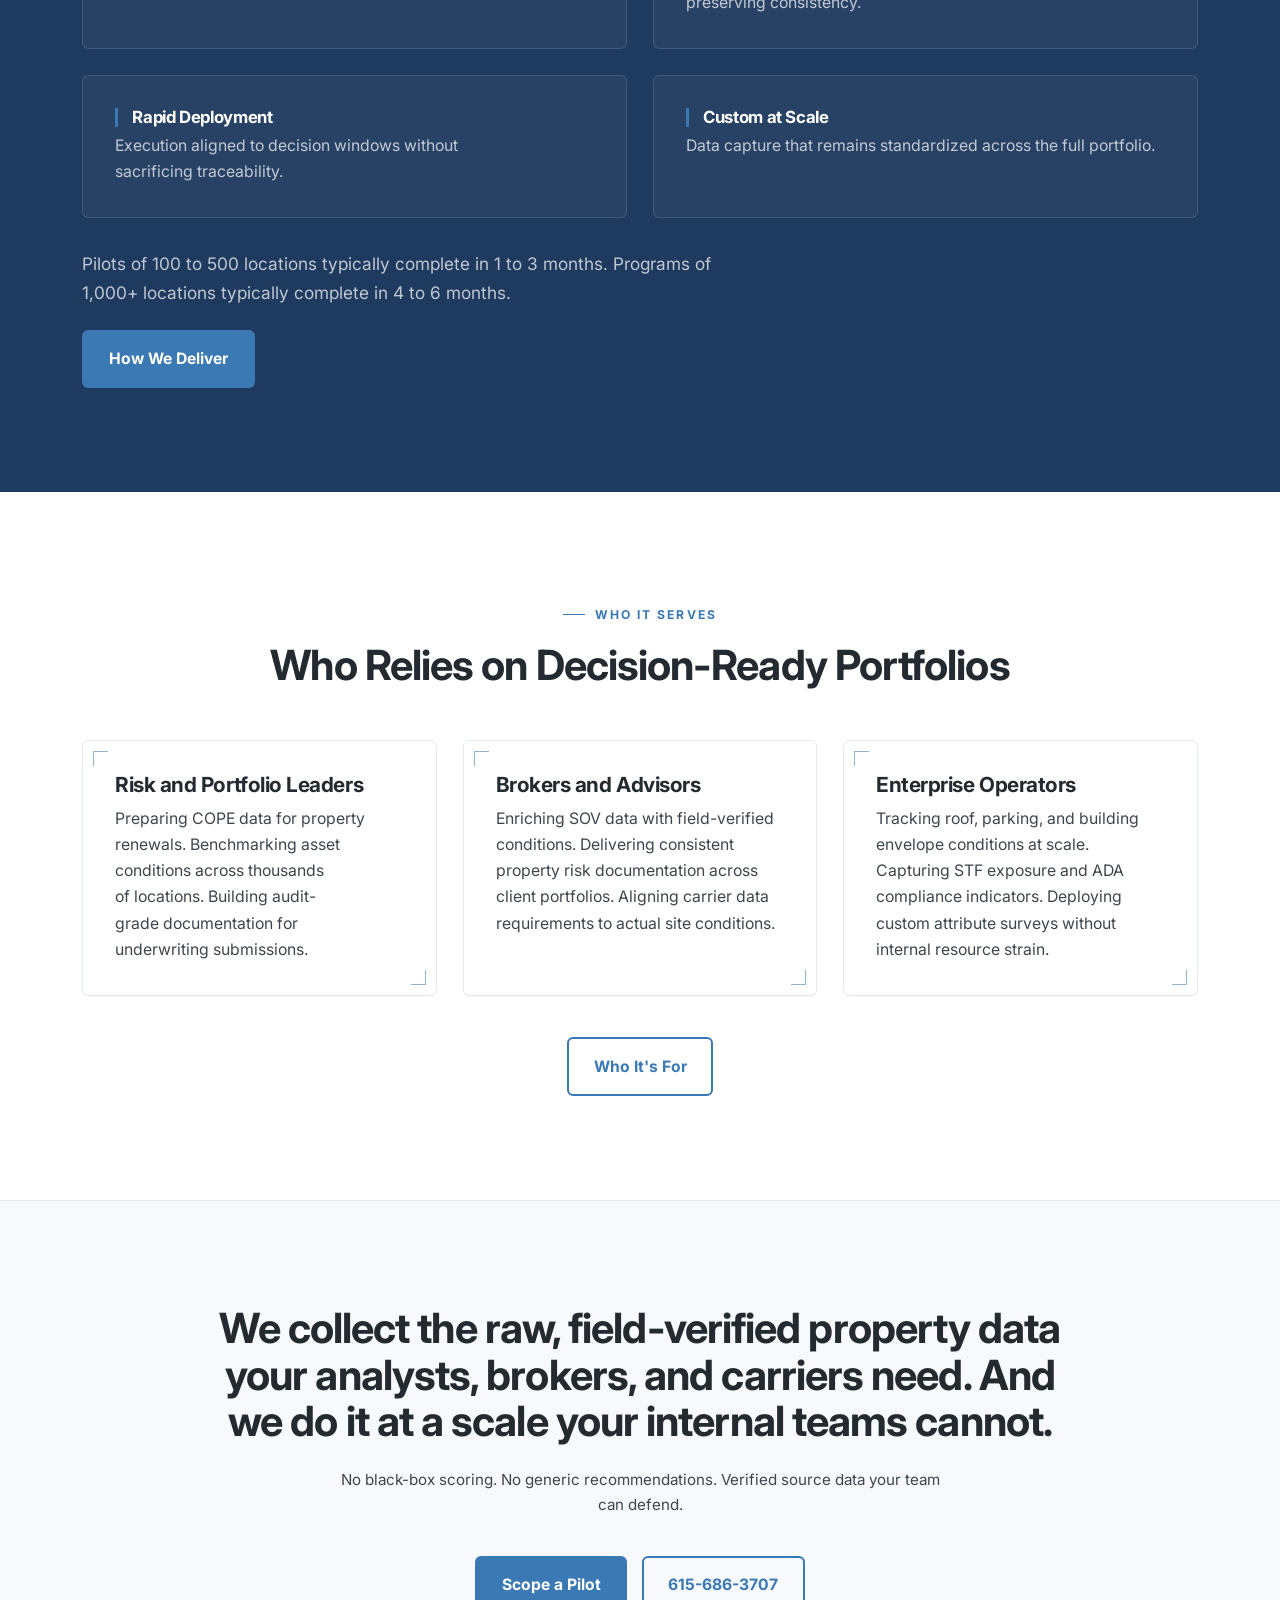
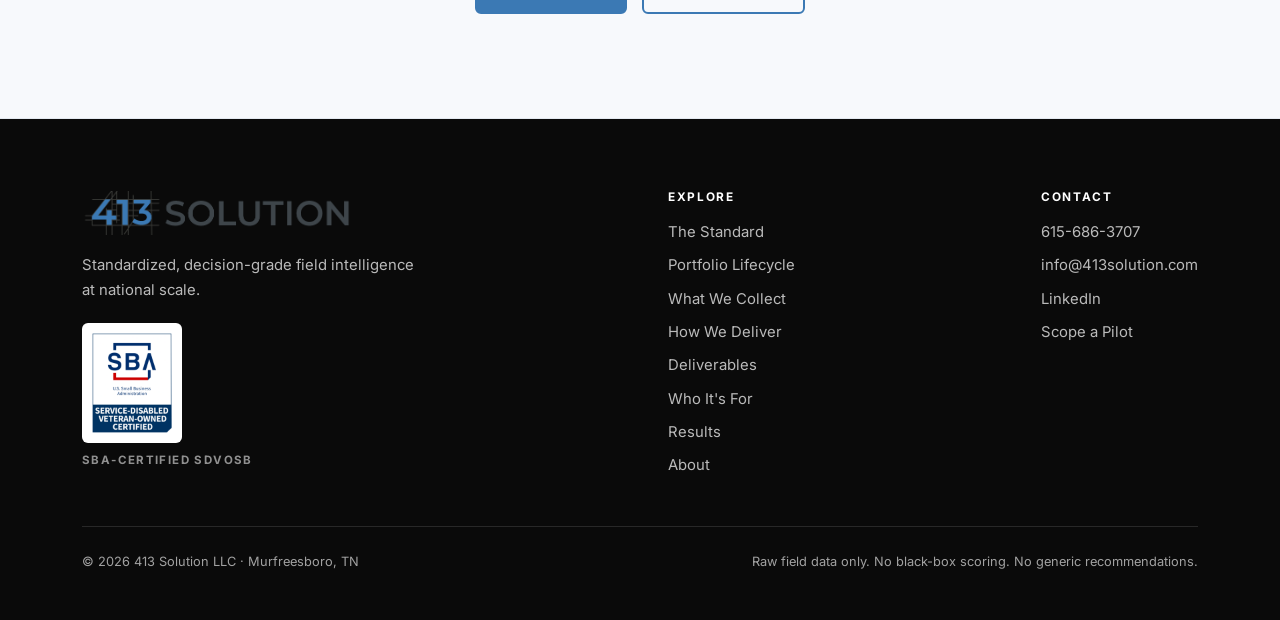
==== commit 9a92e911: "Fix stray header text, search and social metadata, motion and accessibility Homepage - Remove a past" ====
--- a/index.html
+++ b/index.html
@@ -3,21 +3,29 @@
 <head>
   <meta charset="UTF-8">
   <meta name="viewport" content="width=device-width, initial-scale=1.0">
-  <title>413 Solution | Decision-Grade Field Intelligence</title>
+  <title>COPE Data Collection &amp; Property Risk Surveys | 413 Solution</title>
   <meta name="description" content="413 Solution provides standardized, field-verified COPE data collection and property risk surveys at national scale for large location portfolios.">
   <link rel="canonical" href="https://413solution.com/">
-  <meta property="og:title" content="413 Solution | Decision-Grade Field Intelligence">
+  <meta property="og:title" content="COPE Data Collection &amp; Property Risk Surveys | 413 Solution">
   <meta property="og:description" content="413 Solution provides standardized, field-verified COPE data collection and property risk surveys at national scale for large location portfolios.">
   <meta property="og:type" content="website">
   <meta property="og:url" content="https://413solution.com/">
-  <meta property="og:image" content="https://413solution.com/image/Horizontal-Logo.png">
+  <meta property="og:image" content="https://413solution.com/og-image.png">
+  <meta property="og:image:width" content="2848">
+  <meta property="og:image:height" content="1504">
+  <meta property="og:site_name" content="413 Solution">
+  <meta name="twitter:card" content="summary_large_image">
+  <meta name="twitter:image" content="https://413solution.com/og-image.png">
+  <link rel="icon" href="favicon.ico" sizes="48x48">
+  <link rel="icon" type="image/png" sizes="32x32" href="favicon-32.png">
+  <link rel="apple-touch-icon" href="apple-touch-icon.png">
+  <meta name="theme-color" content="#0A0A0A">
   <link rel="preconnect" href="https://fonts.googleapis.com">
   <link rel="preconnect" href="https://fonts.gstatic.com" crossorigin>
   <link href="https://fonts.googleapis.com/css2?family=Inter:wght@300;400;600;700&display=swap" rel="stylesheet">
   <link rel="stylesheet" href="css/site.css">
-  <script>document.documentElement.classList.add("js");</script>
+  <script>document.documentElement.classList.add("js");setTimeout(function(){if(!window.__site413)document.documentElement.classList.remove("js")},3000);</script>
   
-413 organization jsonld · TXT
 <script type="application/ld+json">
 {
   "@context": "https://schema.org",
@@ -117,10 +125,10 @@
     <a class="logo" href="index.html" aria-label="413 Solution home">
       <img src="image/Horizontal-Logo.png" alt="413 Solution" width="200" height="46">
     </a>
-    <button class="menu-toggle" aria-label="Toggle menu" aria-expanded="false">
+    <button class="menu-toggle" aria-label="Menu" aria-controls="site-menu" aria-expanded="false">
       <span></span><span></span><span></span>
     </button>
-    <div class="nav-links">
+    <div class="nav-links" id="site-menu">
       <a href="standard.html">The Standard</a>
       <a href="portfolio-lifecycle.html">Lifecycle</a>
       <a href="what-we-collect.html">What We Collect</a>
@@ -324,10 +332,10 @@
   <div class="container">
     <div class="footer-wrap">
       <div class="footer-brand">
-        <img src="image/Logo_White.png" alt="413 Solution">
+        <img src="image/Logo_White.png" alt="413 Solution" width="613" height="100" loading="lazy" decoding="async">
         <p>Standardized, decision-grade field intelligence at national scale.</p>
         <div class="badge">
-          <img src="image/sdvosb-badge.png" alt="SDVOSB Certified">
+          <img src="image/sdvosb-badge.png" alt="SBA-certified Service-Disabled Veteran-Owned Small Business badge" width="240" height="300" loading="lazy" decoding="async">
           <span>SBA-Certified SDVOSB</span>
         </div>
       </div>
--- a/css/site.css
+++ b/css/site.css
@@ -23,11 +23,15 @@
   --radius: 6px;
   --nav-h: 78px;
   --font: "Inter", "Montserrat", Arial, sans-serif;
+  --ease-out: cubic-bezier(0.23, 1, 0.32, 1);   /* strong ease-out: starts fast, feels responsive */
+  --focus: #2E7D7B;          /* 5.0:1 on white */
+  --focus-on-dark: #7FB2E0;  /* 8.8:1 on Tactical Black */
+  --field-border: #8792A0;   /* 3.2:1 on white, so form fields have a visible edge */
 }
 
 * { box-sizing: border-box; margin: 0; padding: 0; }
 html { scroll-behavior: smooth; }
-html, body { overflow-x: hidden; }
+html, body { overflow-x: hidden; overflow-x: clip; }
 
 body {
   font-family: var(--font);
@@ -44,12 +48,12 @@
 .mx-auto { margin-left: auto; margin-right: auto; }
 
 /* ---------- Typography ---------- */
-h1, h2, h3, h4 { color: var(--ink); line-height: 1.12; letter-spacing: -0.022em; font-weight: 700; }
+h1, h2, h3, h4 { color: var(--ink); line-height: 1.12; letter-spacing: -0.022em; font-weight: 700; text-wrap: balance; }
 h1 { font-size: clamp(2.5rem, 5.4vw, 3.9rem); letter-spacing: -0.03em; }
 h2 { font-size: clamp(1.9rem, 3.6vw, 2.6rem); margin-bottom: 1.1rem; }
 h3 { font-size: 1.3rem; margin-bottom: 0.6rem; }
 h4 { font-size: 1.05rem; margin-bottom: 0.4rem; }
-p  { font-size: 1.08rem; margin-bottom: 1.3rem; max-width: 70ch; }
+p  { font-size: 1.08rem; margin-bottom: 1.3rem; max-width: 70ch; text-wrap: pretty; }
 p:last-child { margin-bottom: 0; }
 strong { color: var(--ink); font-weight: 700; }
 
@@ -100,7 +104,9 @@
   position: fixed;
   top: 0; left: 0;
   height: 3px;
-  width: 0%;
+  width: 100%;
+  transform: scaleX(0);
+  transform-origin: 0 50%;
   background: var(--blue);
   z-index: 2000;
 }
@@ -114,20 +120,17 @@
   backdrop-filter: blur(10px);
   -webkit-backdrop-filter: blur(10px);
   border-bottom: 1px solid var(--border);
-  transition: box-shadow 0.25s ease;
+  transition: box-shadow 200ms ease;
 }
 nav.site-nav .container {
   display: flex;
   align-items: center;
   justify-content: space-between;
   height: var(--nav-h);
-  transition: height 0.25s ease;
 }
 nav.site-nav.scrolled { box-shadow: 0 6px 24px -14px rgba(10,10,10,0.25); }
-nav.site-nav.scrolled .container { height: 62px; }
-
-.logo img { display: block; height: 46px; width: auto; transition: height 0.25s ease; }
-nav.site-nav.scrolled .logo img { height: 38px; }
+
+.logo img { display: block; height: 46px; width: auto; }
 
 .nav-links { display: flex; align-items: center; gap: 0.8rem; flex-wrap: nowrap; }
 .nav-links a {
@@ -147,24 +150,30 @@
   border: 2px solid var(--blue) !important;
   border-radius: var(--radius);
   color: var(--blue) !important;
-  transition: background 0.15s ease, color 0.15s ease !important;
-}
+  transition: background 0.15s ease, color 0.15s ease, transform 160ms var(--ease-out) !important;
+}
+.nav-cta:active { transform: scale(0.97); }
 .nav-cta:hover { background: var(--blue); border-color: var(--blue) !important; color: var(--white) !important; }
 
 .menu-toggle {
   display: none;
   flex-direction: column;
+  align-items: center;
+  justify-content: center;
   gap: 6px;
+  width: 44px; height: 44px;      /* full touch target */
+  margin-right: -9px;             /* keeps the bars optically on the container edge */
   background: none;
   border: none;
+  border-radius: var(--radius);
   cursor: pointer;
-  padding: 6px;
+  padding: 0;
   z-index: 1100;
 }
 .menu-toggle span {
   display: block; width: 26px; height: 2px;
   background: var(--ink);
-  transition: 0.3s ease;
+  transition: transform 200ms var(--ease-out), opacity 120ms ease;
 }
 
 /* ---------- Buttons ---------- */
@@ -177,10 +186,9 @@
   border-radius: var(--radius);
   border: 2px solid transparent;
   cursor: pointer;
-  transition: transform 0.15s ease, background 0.15s ease, color 0.15s ease, border-color 0.15s ease;
-}
-.btn:hover { transform: translateY(-2px); }
-.btn:active { transform: translateY(0); }
+  transition: transform 160ms var(--ease-out), background 0.15s ease, color 0.15s ease, border-color 0.15s ease;
+}
+.btn:active { transform: scale(0.97); }
 .btn-primary { background: var(--blue); border-color: var(--blue); color: var(--white); }
 .btn-primary:hover { background: var(--blue-dark); border-color: var(--blue-dark); }
 .btn-outline { background: transparent; border-color: var(--blue); color: var(--blue); }
@@ -188,10 +196,14 @@
 .on-dark .btn-outline, .hero .btn-outline { border-color: rgba(255,255,255,0.65); color: var(--white); }
 .on-dark .btn-outline:hover, .hero .btn-outline:hover { background: var(--white); border-color: var(--white); color: var(--black); }
 
-a:focus-visible, .btn:focus-visible, button:focus-visible, input:focus-visible, textarea:focus-visible {
-  outline: 3px solid rgba(46,125,123,0.45);
+a:focus-visible, .btn:focus-visible, button:focus-visible, input:focus-visible, textarea:focus-visible, select:focus-visible {
+  outline: 2px solid var(--focus);
   outline-offset: 3px;
 }
+.hero :focus-visible, .on-dark :focus-visible, footer :focus-visible { outline-color: var(--focus-on-dark); }
+
+/* Button rows outside the closing CTA */
+.actions { display: flex; gap: 0.9rem; flex-wrap: wrap; justify-content: center; }
 
 /* ---------- Sections ---------- */
 section { padding: 6.5rem 0; }
@@ -295,9 +307,8 @@
   border-radius: var(--radius);
   padding: 2rem;
   box-shadow: 0 1px 0 rgba(10,10,10,0.02);
-  transition: transform 0.2s ease, box-shadow 0.2s ease, border-color 0.2s ease;
-}
-.card:hover { transform: translateY(-4px); box-shadow: var(--shadow); border-color: rgba(59,121,180,0.4); }
+  transition: border-color 0.2s ease;
+}
 .card h3, .card h4 { color: var(--ink); }
 .card p { font-size: 0.99rem; margin-bottom: 0; }
 .card.tick::before, .card.tick::after {
@@ -310,7 +321,7 @@
 }
 .card.tick::before { top: 10px; left: 10px; border-top-width: 1px; border-left-width: 1px; }
 .card.tick::after { bottom: 10px; right: 10px; border-bottom-width: 1px; border-right-width: 1px; }
-.card.tick:hover::before, .card.tick:hover::after { opacity: 1; }
+
 
 .card-dark {
   background: rgba(255,255,255,0.045);
@@ -319,7 +330,6 @@
   padding: 2rem;
   transition: background 0.2s ease, border-color 0.2s ease;
 }
-.card-dark:hover { background: rgba(255,255,255,0.07); border-color: rgba(59,121,180,0.5); }
 .card-dark h4 { color: var(--white); border-left: 3px solid var(--blue); padding-left: 0.9rem; }
 .card-dark p { color: var(--muted-on-dark); margin-bottom: 0; font-size: 0.99rem; }
 
@@ -397,9 +407,11 @@
   position: absolute;
   left: 27px; top: 0;
   width: 2px;
-  height: calc(var(--progress, 0) * 100%);
+  height: 100%;
   background: var(--blue);
-  transition: height 0.1s linear;
+  transform: scaleY(var(--progress, 0));
+  transform-origin: 50% 0;
+  transition: transform 0.1s linear;
 }
 .step {
   position: relative;
@@ -479,12 +491,12 @@
   font-size: 1rem;
   color: var(--ink);
   padding: 0.85rem 1rem;
-  border: 1px solid var(--border);
+  border: 1px solid var(--field-border);
   border-radius: var(--radius);
   background: var(--white);
-  transition: border-color 0.15s ease;
-}
-.form-group input:focus, .form-group textarea:focus, .form-group select:focus { border-color: var(--teal); outline: none; box-shadow: 0 0 0 3px rgba(46,125,123,0.15); }
+  transition: border-color 0.15s ease, box-shadow 0.15s ease;
+}
+.form-group input:focus, .form-group textarea:focus, .form-group select:focus { border-color: var(--teal); outline: none; box-shadow: 0 0 0 3px rgba(46,125,123,0.35); }
 .form-group textarea { min-height: 150px; resize: vertical; }
 .btn-submit {
   width: 100%;
@@ -497,9 +509,9 @@
   border: none;
   border-radius: var(--radius);
   cursor: pointer;
-  transition: background 0.15s ease, transform 0.15s ease;
-}
-.btn-submit:hover { background: var(--blue-dark); transform: translateY(-2px); }
+  transition: background 0.15s ease, transform 160ms var(--ease-out);
+}
+.btn-submit:active { transform: scale(0.98); }
 .btn-submit:disabled { opacity: 0.6; cursor: default; transform: none; }
 .form-status { margin-top: 1rem; }
 .form-success {
@@ -544,16 +556,16 @@
   text-decoration: none;
   color: var(--muted-on-dark);
   font-size: 0.93rem;
-  font-weight: 500;
+  font-weight: 400;
   transition: color 0.15s ease;
 }
-.footer-nav a:hover, .footer-contact a:hover { color: var(--teal); }
+.footer-nav a:hover, .footer-contact a:hover { color: var(--focus-on-dark); }
 .footer-legal {
   margin-top: 3rem;
   padding-top: 1.5rem;
   border-top: 1px solid var(--border-dark);
   font-size: 0.8rem;
-  color: rgba(255,255,255,0.4);
+  color: rgba(255,255,255,0.62);
   display: flex;
   justify-content: space-between;
   gap: 1rem;
@@ -563,19 +575,40 @@
 /* ---------- Scroll reveal ---------- */
 .js .reveal {
   opacity: 0;
-  transform: translateY(26px);
-  transition: opacity 0.65s cubic-bezier(0.22,0.61,0.36,1), transform 0.65s cubic-bezier(0.22,0.61,0.36,1);
-  transition-delay: var(--d, 0ms);
-  will-change: opacity, transform;
-}
+  transform: translateY(14px);
+  transition: opacity 0.5s var(--ease-out), transform 0.5s var(--ease-out);
+  transition-delay: calc(var(--d, 0ms) * 0.65);   /* 90ms authored steps land near 60ms */
+}
+.js .reveal:not(.in) { will-change: opacity, transform; }
 .js .reveal.in { opacity: 1; transform: none; }
+
+/* Counters: the real figure stays in the DOM for crawlers and screen readers;
+   the animated value is painted over it. */
+.stat-num.counting { position: relative; color: transparent; }
+.stat-num.counting::after {
+  content: attr(data-display);
+  position: absolute; inset: 0;
+  color: var(--blue);
+}
+
+/* Hover motion only where there is a real pointer. Touch fires :hover on tap and it sticks. */
+@media (hover: hover) and (pointer: fine) {
+  .btn:hover { transform: translateY(-2px); }
+  .btn:active { transform: scale(0.97); }
+  .btn-submit:hover { background: var(--blue-dark); transform: translateY(-1px); }
+  .btn-submit:active { transform: scale(0.98); }
+  .card:hover { border-color: rgba(59,121,180,0.4); }
+  .card.tick:hover::before, .card.tick:hover::after { opacity: 1; }
+  .card-dark:hover { background: rgba(255,255,255,0.07); border-color: rgba(59,121,180,0.5); }
+}
 
 @media (prefers-reduced-motion: reduce) {
   html { scroll-behavior: auto; }
   .js .reveal { opacity: 1; transform: none; transition: none; }
-  .card:hover, .btn:hover, .btn-submit:hover { transform: none; }
+  .btn:hover, .btn:active, .btn-submit:hover, .btn-submit:active, .nav-cta:active { transform: none; }
   .hero-reticle { display: none; }
   .timeline::after { transition: none; }
+  .nav-links { transition: none !important; }
   * { animation: none !important; }
 }
 
@@ -602,8 +635,24 @@
     box-shadow: var(--shadow);
     gap: 1.1rem;
   }
-  .nav-links a { font-size: 0.95rem; }
-  .nav-links.open { display: flex; }
+  .nav-links {
+    align-items: stretch;
+    gap: 0;
+    padding: 0.75rem 2rem 1.5rem;
+    opacity: 0;
+    transform: translateY(-8px);
+    transition: opacity 180ms var(--ease-out), transform 180ms var(--ease-out), display 180ms allow-discrete;
+  }
+  .nav-links a {
+    font-size: 1rem;
+    display: flex; align-items: center;
+    min-height: 44px;                 /* touch target */
+    border-bottom: 1px solid var(--border);
+  }
+  .nav-links a.active { border-bottom-color: var(--border); font-weight: 700; }
+  .nav-links .nav-cta { justify-content: center; margin-top: 1rem; min-height: 48px; border-bottom: 2px solid var(--blue) !important; }
+  .nav-links.open { display: flex; opacity: 1; transform: none; }
+  @starting-style { .nav-links.open { opacity: 0; transform: translateY(-8px); } }
   .menu-toggle.open span:nth-child(1) { transform: translateY(8px) rotate(45deg); }
   .menu-toggle.open span:nth-child(2) { opacity: 0; }
   .menu-toggle.open span:nth-child(3) { transform: translateY(-8px) rotate(-45deg); }
@@ -611,25 +660,6 @@
 
 @media (max-width: 1080px) {
   section { padding: 4rem 0; }
-  .menu-toggle { display: flex; }
-  .nav-links {
-    display: none;
-    flex-direction: column;
-    align-items: flex-start;
-    position: absolute;
-    top: 100%; left: 0;
-    width: 100%;
-    background: var(--white);
-    padding: 1.5rem 2rem 2rem;
-    border-bottom: 2px solid var(--border);
-    box-shadow: var(--shadow);
-    gap: 1.1rem;
-  }
-  .nav-links.open { display: flex; }
-  .menu-toggle.open span:nth-child(1) { transform: translateY(8px) rotate(45deg); }
-  .menu-toggle.open span:nth-child(2) { opacity: 0; }
-  .menu-toggle.open span:nth-child(3) { transform: translateY(-8px) rotate(-45deg); }
-
   .grid-2, .grid-3, .case-cols { grid-template-columns: 1fr; }
   .compare-row { grid-template-columns: 1fr; }
   .compare-attr { border-right: none; border-bottom: 1px solid var(--border); }
@@ -643,6 +673,9 @@
   .hero-reticle { display: none; }
   .reg-marks { inset: 1rem; }
   .footer-wrap { flex-direction: column; }
+  .footer-nav, .footer-contact { gap: 0; }
+  .footer-nav a, .footer-contact a { display: flex; align-items: center; min-height: 44px; }
+  .actions .btn { width: 100%; text-align: center; }
 }
 
 @media (max-width: 560px) {
@@ -651,7 +684,8 @@
   .step { grid-template-columns: 44px 1fr; gap: 1.1rem; }
   .step-num { width: 44px; height: 44px; font-size: 1.05rem; }
   .timeline::before, .timeline::after { left: 21px; }
-  .meta-strip { gap: 0.5rem 1rem; font-size: 0.66rem; }
+  .meta-strip { gap: 0.5rem 1rem; font-size: 0.69rem; }
+  .nav-links { padding-left: 1.25rem; padding-right: 1.25rem; }
 }
 
 /* ---------- Standard pillars (homepage) ---------- */
@@ -707,7 +741,7 @@
 .schema tbody tr:last-child td { border-bottom: none; }
 .dom-badge {
   display: inline-block;
-  font-size: 0.64rem; font-weight: 700;
+  font-size: 0.69rem; font-weight: 700;
   letter-spacing: 0.1em; text-transform: uppercase;
   color: var(--blue);
   background: rgba(59,121,180,0.1);
@@ -728,7 +762,7 @@
 .schema .f-ex { color: var(--ink); font-weight: 600; }
 .ev-pill {
   display: inline-block;
-  font-size: 0.62rem; font-weight: 700;
+  font-size: 0.69rem; font-weight: 700;
   letter-spacing: 0.12em; text-transform: uppercase;
   color: var(--teal);
   border: 1px solid rgba(46,125,123,0.35);
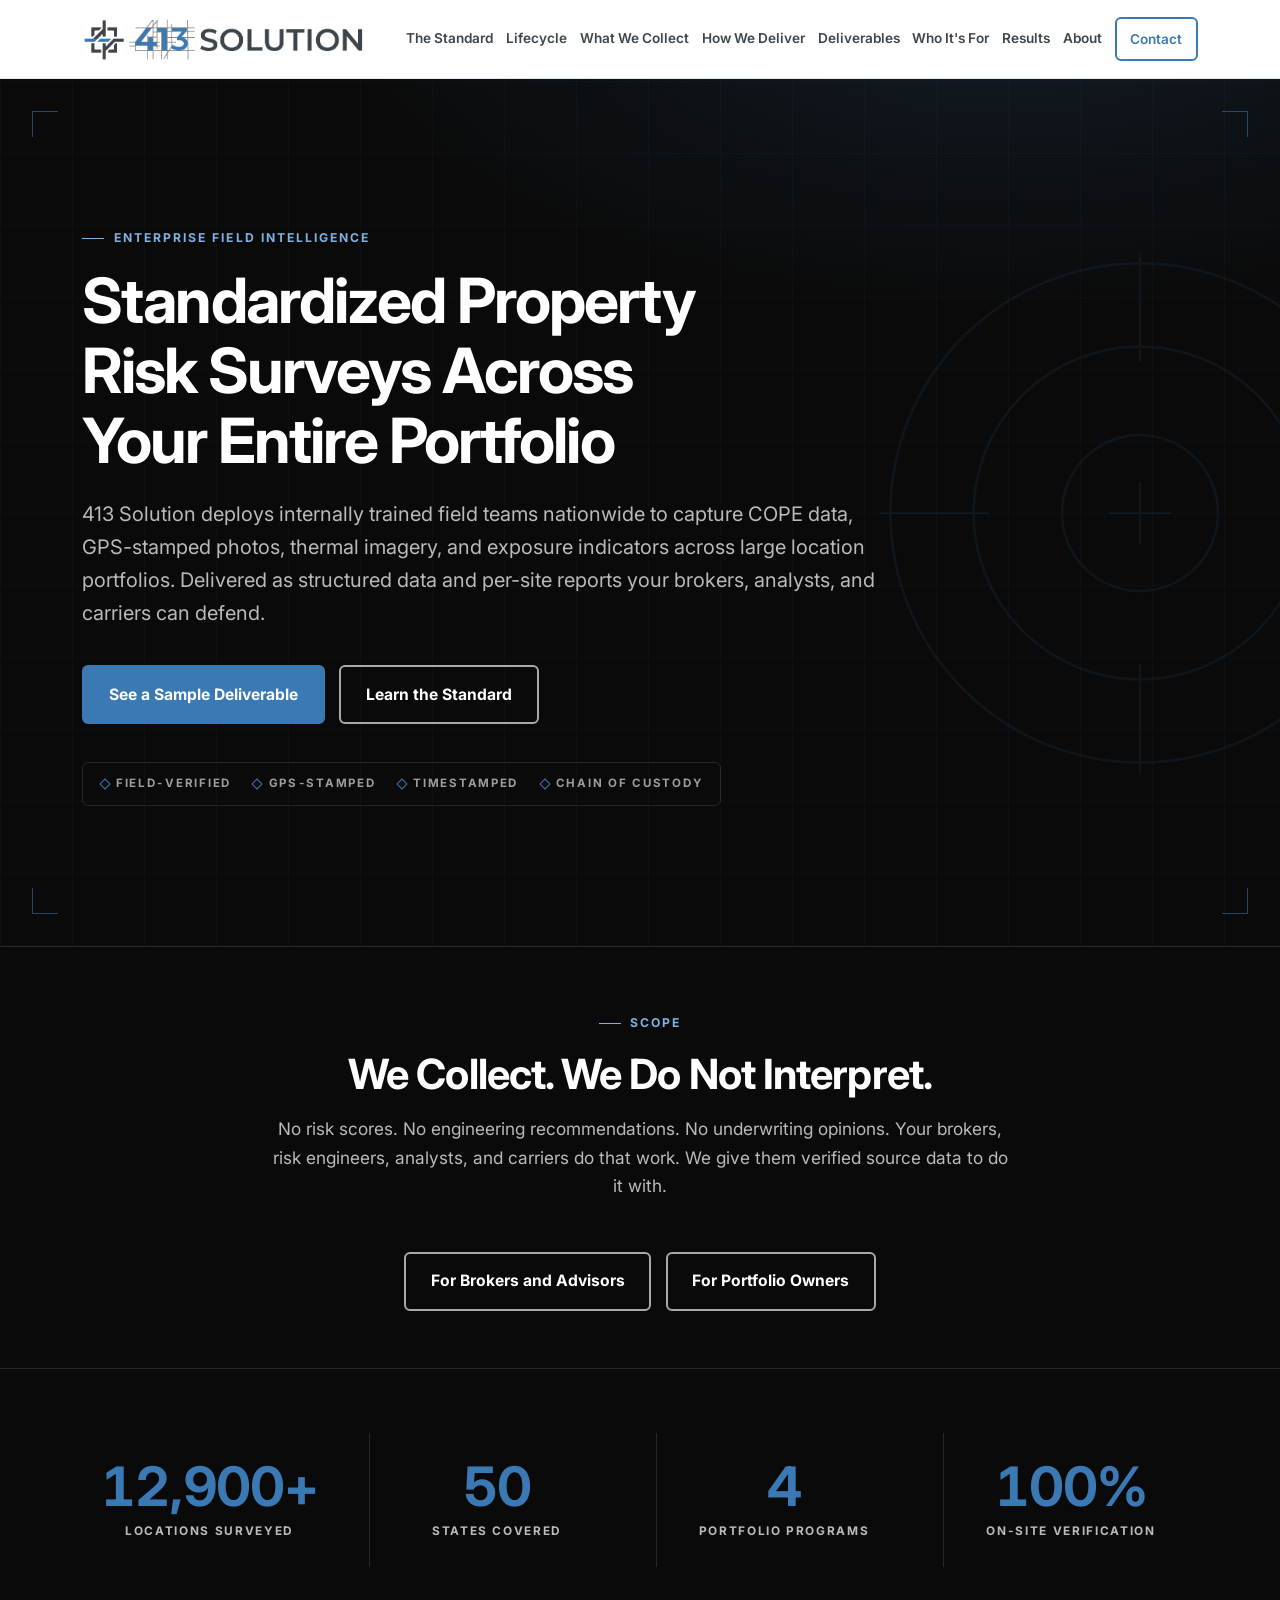
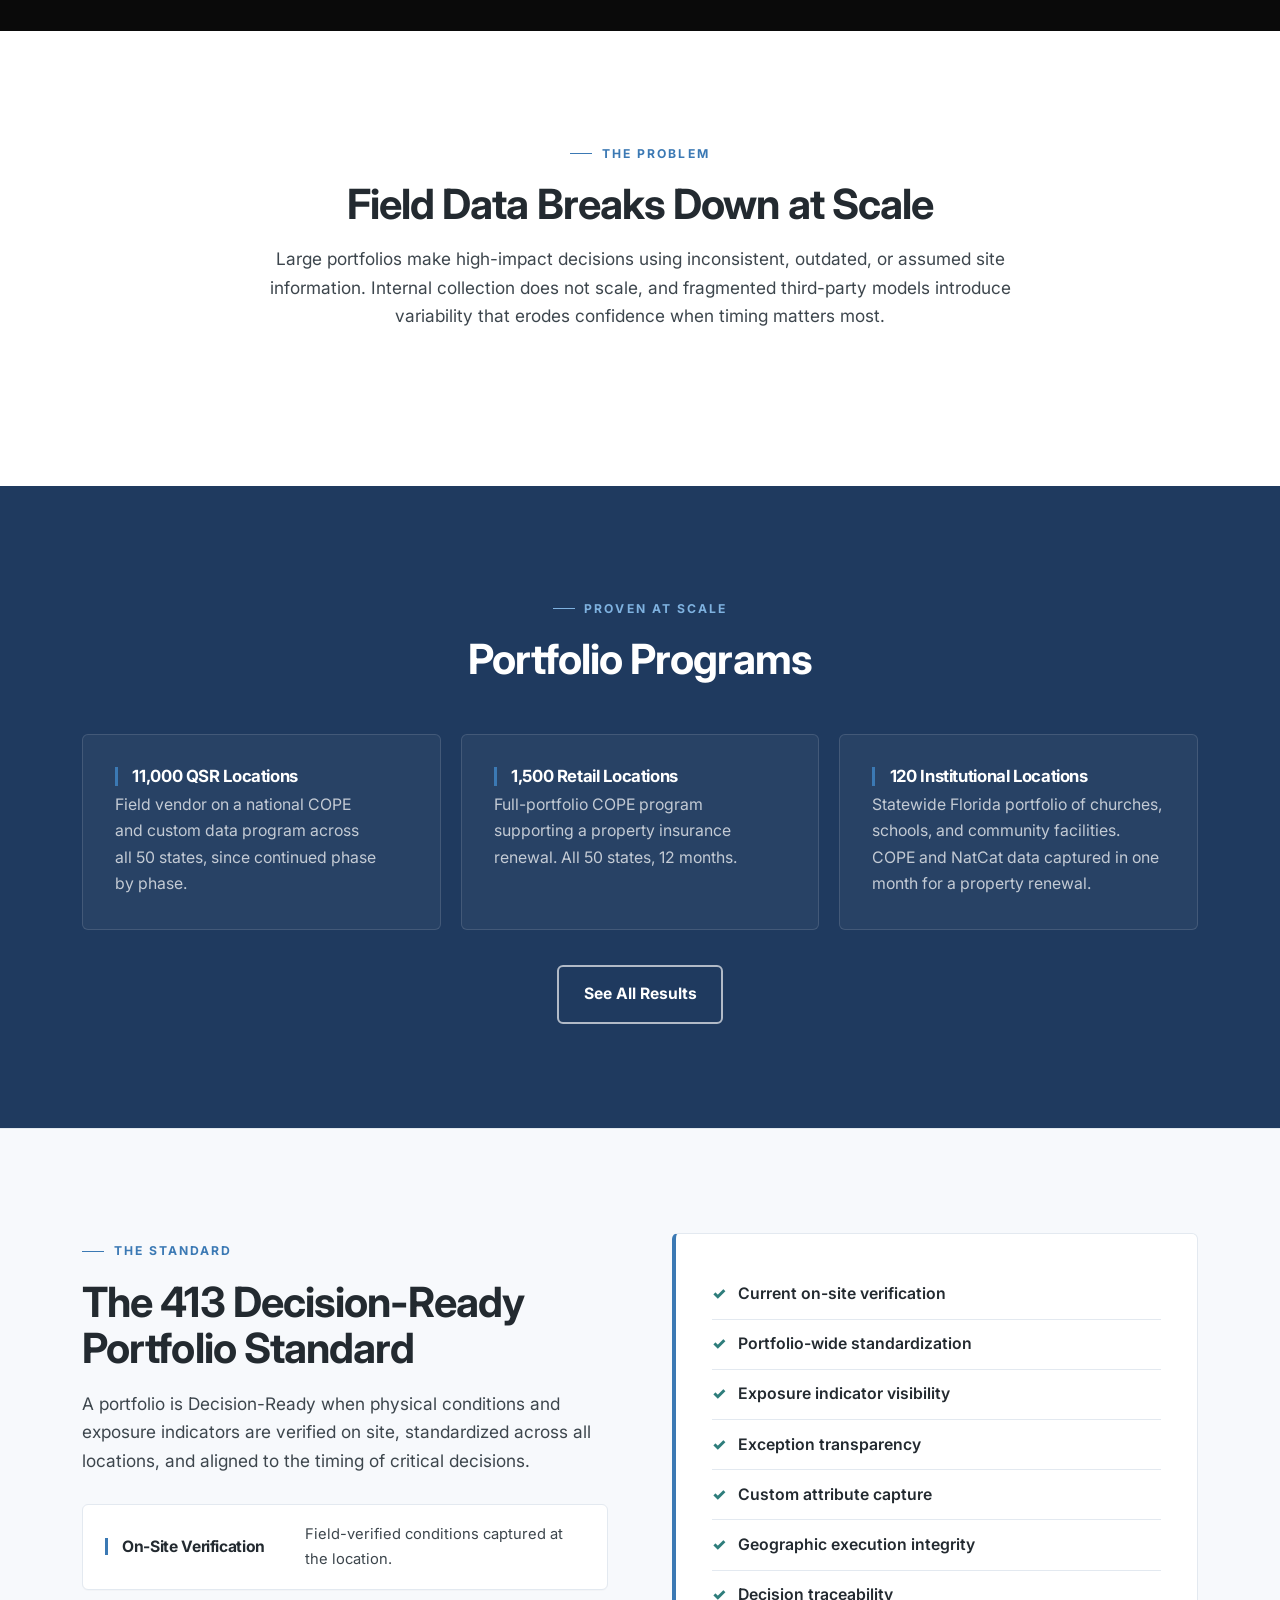
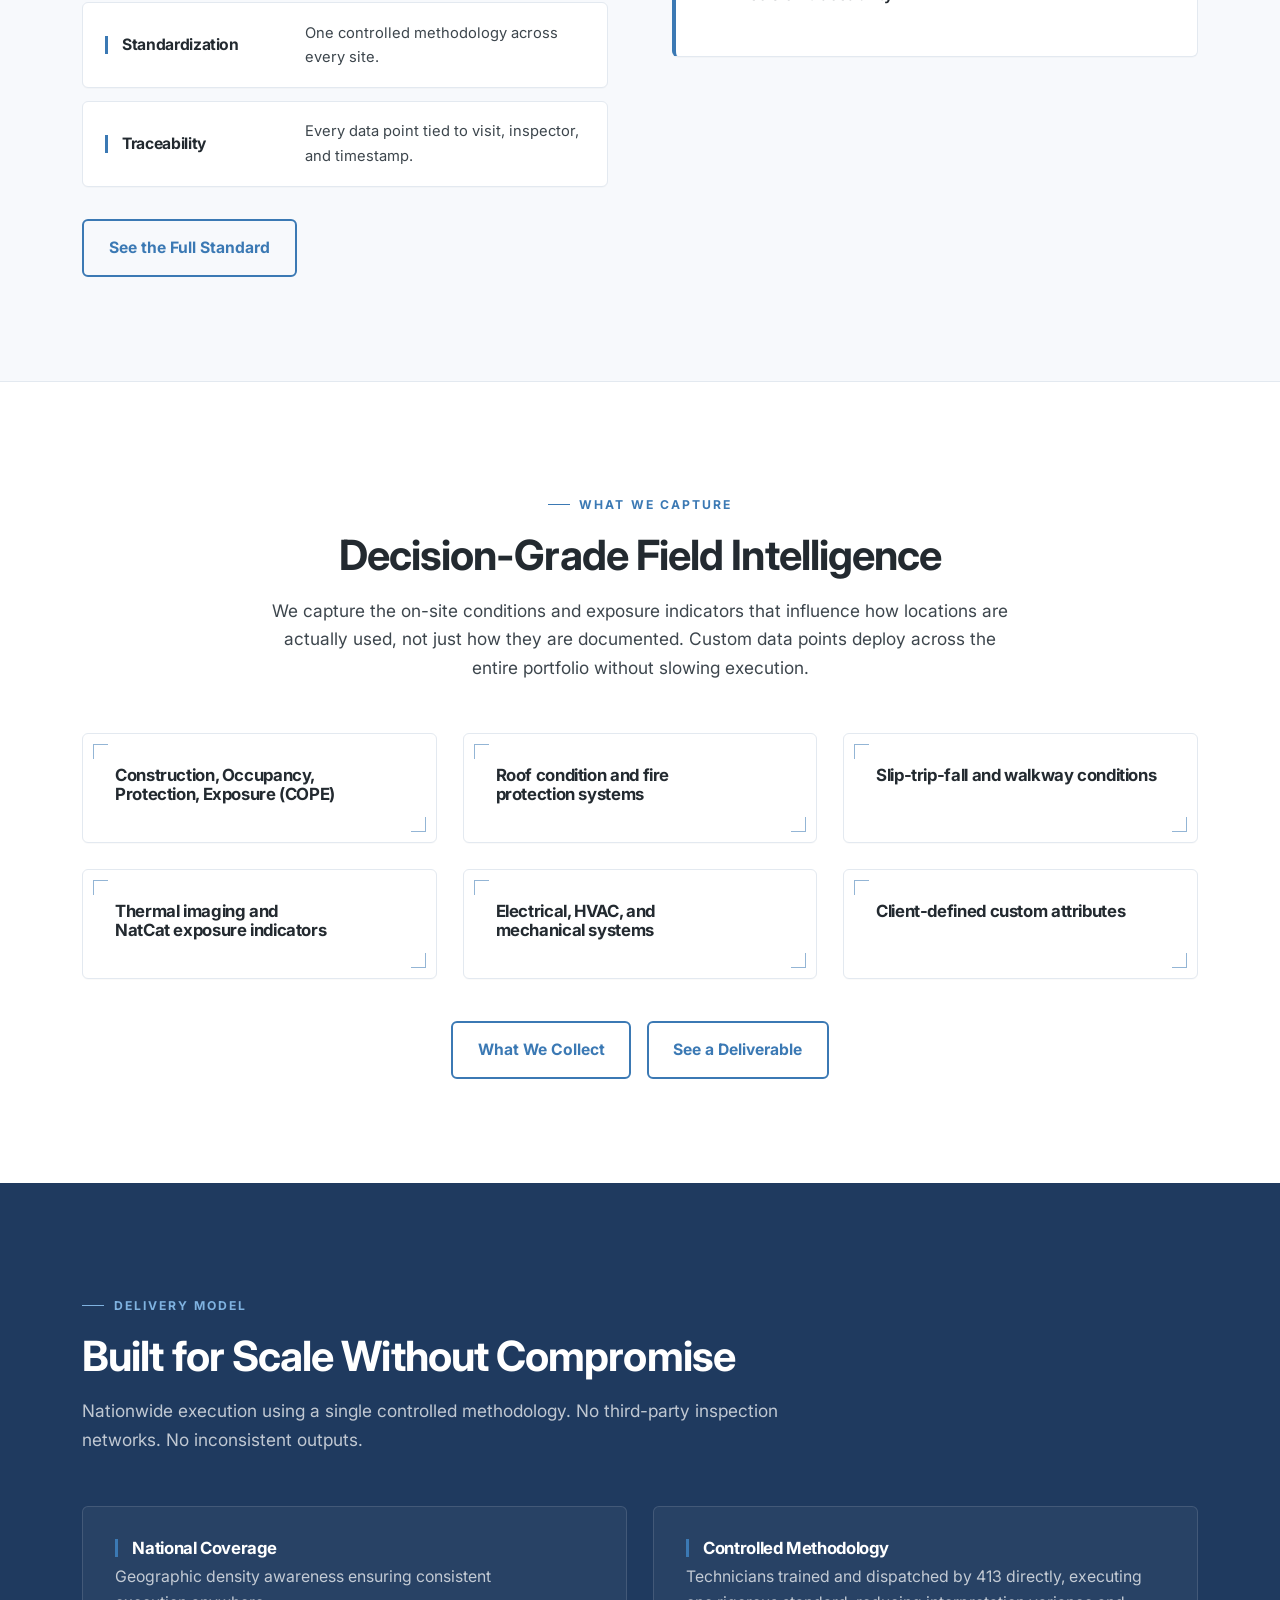
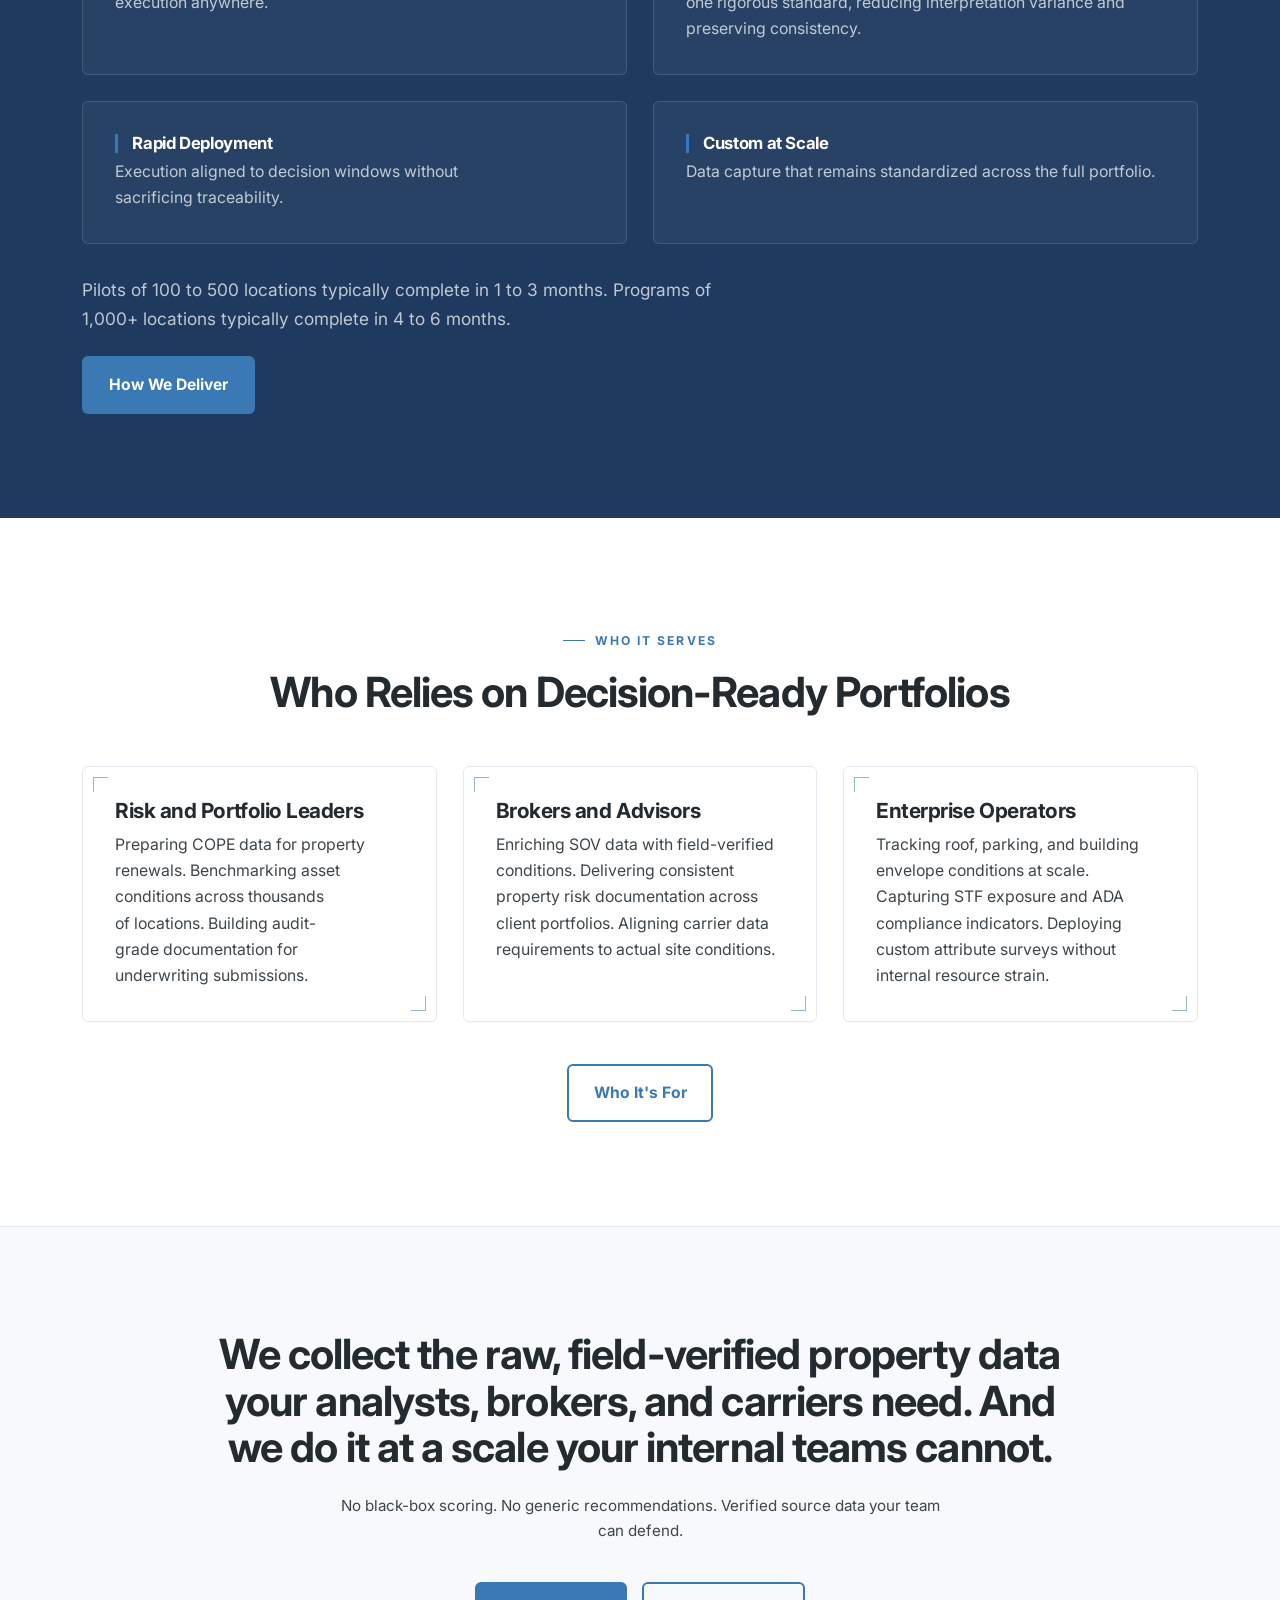
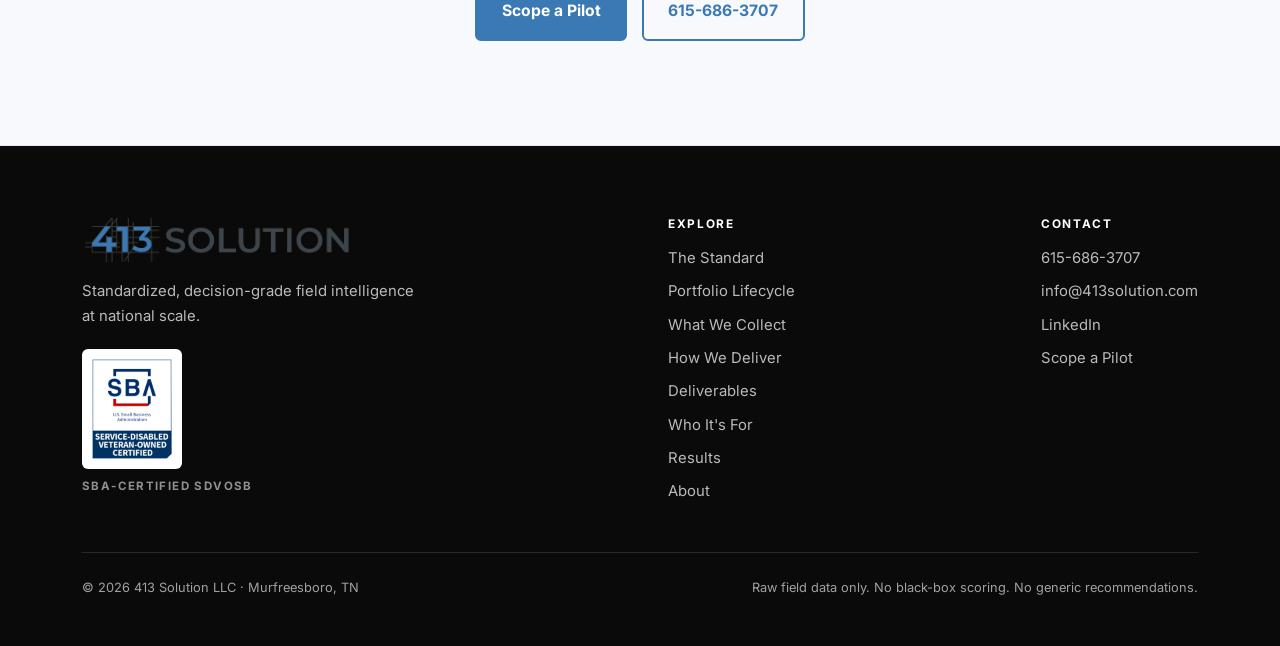
==== commit 3b063dfe: "Bring site claims in line with claims discipline Thermal - Describe thermal as what it is: a panel s" ====
--- a/index.html
+++ b/index.html
@@ -101,7 +101,7 @@
         "itemOffered": {
           "@type": "Service",
           "name": "Electrical Thermal Imaging Survey",
-          "description": "Infrared thermography of electrical distribution equipment with documented ambient conditions, captured across multi-site portfolios."
+          "description": "Thermal scans of electrical panels with the dead front in place, recording surface temperatures of breakers across multi-site portfolios."
         }
       },
       {
@@ -192,7 +192,7 @@
     <div class="stats-row">
       <div class="reveal" style="--d:0ms"><div class="stat-num" data-count="12900" data-suffix="+">12,900+</div><div class="stat-label">Locations Surveyed</div></div>
       <div class="reveal" style="--d:90ms"><div class="stat-num" data-count="50">50</div><div class="stat-label">States Covered</div></div>
-      <div class="reveal" style="--d:180ms"><div class="stat-num" data-count="5">5</div><div class="stat-label">Portfolio Programs</div></div>
+      <div class="reveal" style="--d:180ms"><div class="stat-num" data-count="4">4</div><div class="stat-label">Portfolio Programs</div></div>
       <div class="reveal" style="--d:270ms"><div class="stat-num" data-count="100" data-suffix="%">100%</div><div class="stat-label">On-Site Verification</div></div>
     </div>
   </div>
@@ -212,12 +212,12 @@
   <div class="container">
     <div class="section-head centered reveal">
       <div class="eyebrow on-dark">Proven at Scale</div>
-      <h2>Completed Portfolio Programs</h2>
+      <h2>Portfolio Programs</h2>
     </div>
     <div class="grid-3" style="gap: 1.25rem;">
-      <div class="card-dark reveal" style="--d:0ms"><h4>11,000+ QSR Locations</h4><p>National COPE and custom data program across all 50 states. Three years, ongoing.</p></div>
+      <div class="card-dark reveal" style="--d:0ms"><h4>11,000 QSR Locations</h4><p>Field vendor on a national COPE and custom data program across all 50 states, since continued phase by phase.</p></div>
       <div class="card-dark reveal" style="--d:90ms"><h4>1,500 Retail Locations</h4><p>Full-portfolio COPE program supporting a property insurance renewal. All 50 states, 12 months.</p></div>
-      <div class="card-dark reveal" style="--d:180ms"><h4>250 Hurricane-Zone Locations</h4><p>NatCat exposure program across six Southeast states supporting a high-exposure property renewal.</p></div>
+      <div class="card-dark reveal" style="--d:180ms"><h4>120 Institutional Locations</h4><p>Statewide Florida portfolio of churches, schools, and community facilities. COPE and NatCat data captured in one month for a property renewal.</p></div>
     </div>
     <div class="text-center reveal" style="margin-top: 2.2rem;"><a href="results.html" class="btn btn-outline on-dark">See All Results</a></div>
   </div>
@@ -281,11 +281,11 @@
     <div class="section-head reveal">
       <div class="eyebrow">Delivery Model</div>
       <h2>Built for Scale Without Compromise</h2>
-      <p>Nationwide execution using a single controlled methodology. No fragmented subcontractor networks. No inconsistent outputs.</p>
+      <p>Nationwide execution using a single controlled methodology. No third-party inspection networks. No inconsistent outputs.</p>
     </div>
     <div class="grid-2">
       <div class="card-dark reveal" style="--d:0ms"><h4>National Coverage</h4><p>Geographic density awareness ensuring consistent execution anywhere.</p></div>
-      <div class="card-dark reveal" style="--d:90ms"><h4>Controlled Methodology</h4><p>Owned, internally trained field teams executing one rigorous standard, reducing interpretation variance and preserving consistency.</p></div>
+      <div class="card-dark reveal" style="--d:90ms"><h4>Controlled Methodology</h4><p>Technicians trained and dispatched by 413 directly, executing one rigorous standard, reducing interpretation variance and preserving consistency.</p></div>
       <div class="card-dark reveal" style="--d:0ms"><h4>Rapid Deployment</h4><p>Execution aligned to decision windows without sacrificing traceability.</p></div>
       <div class="card-dark reveal" style="--d:90ms"><h4>Custom at Scale</h4><p>Data capture that remains standardized across the full portfolio.</p></div>
     </div>
